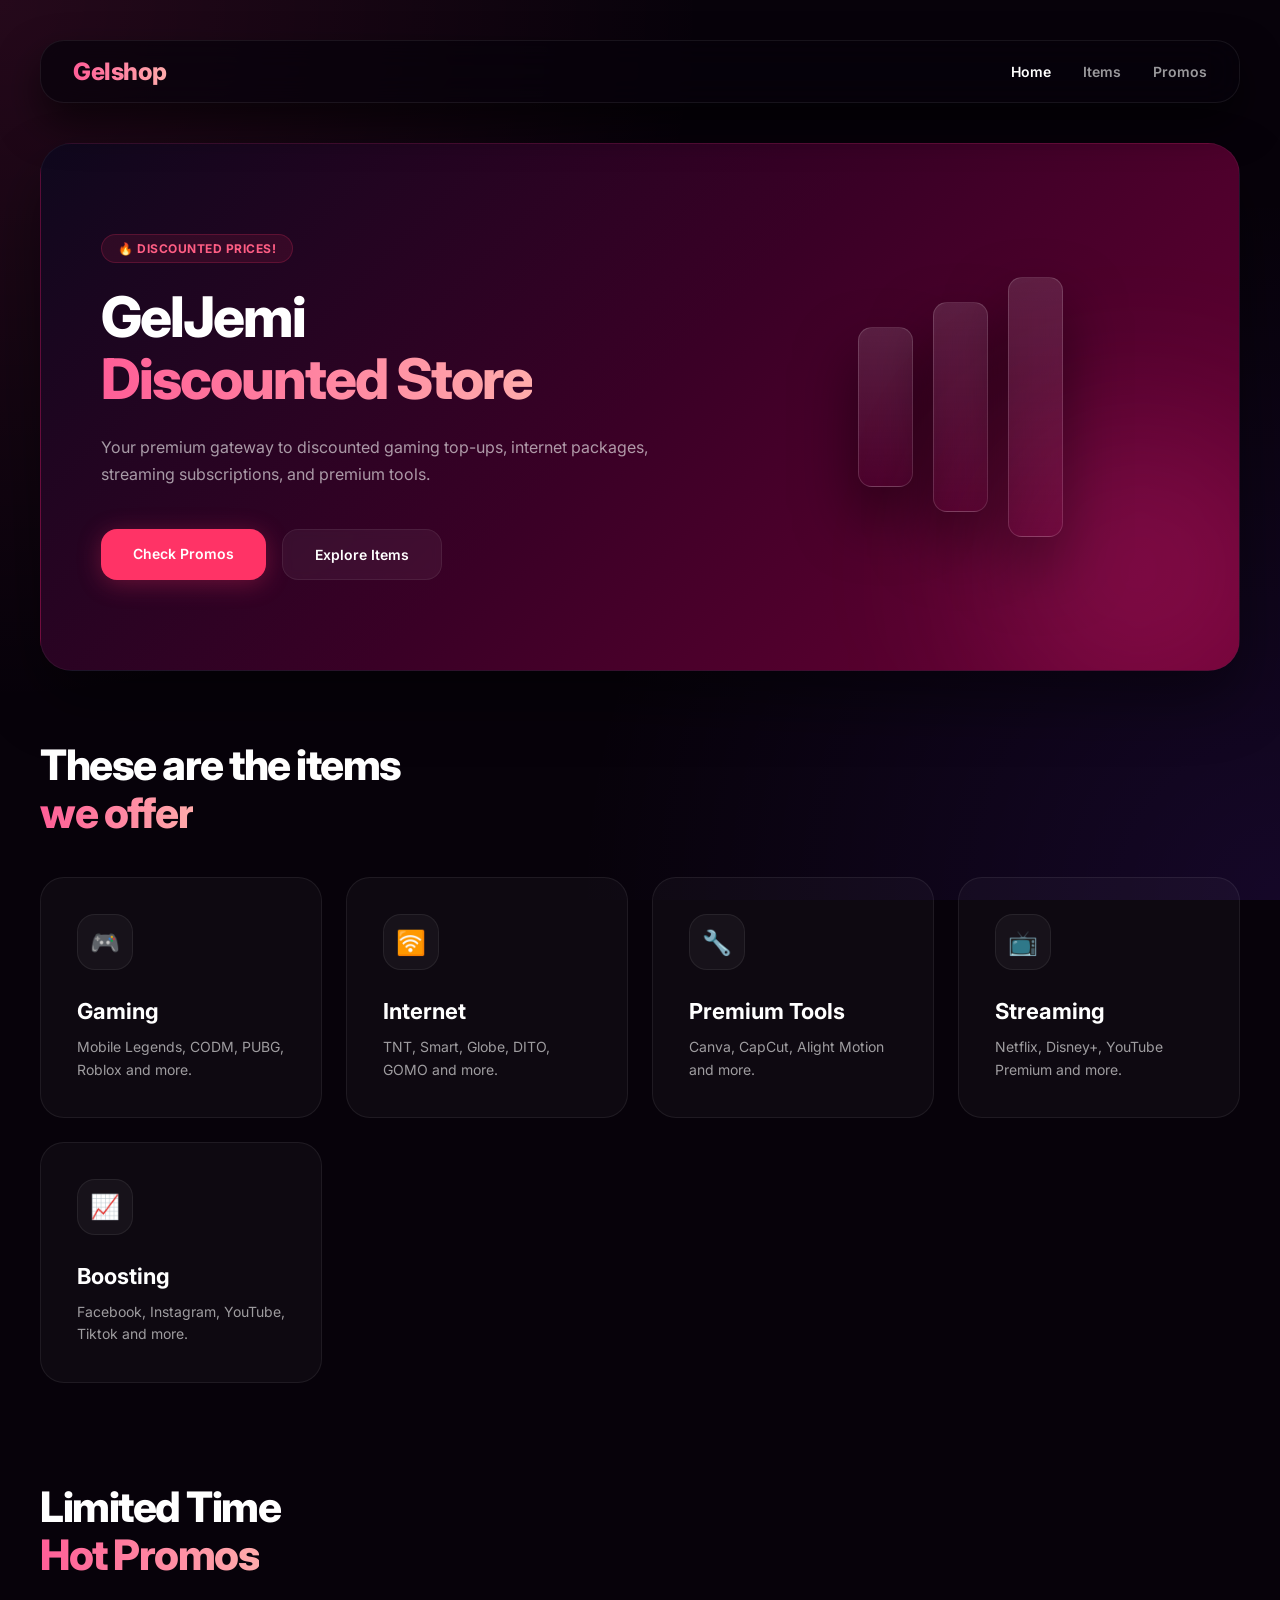
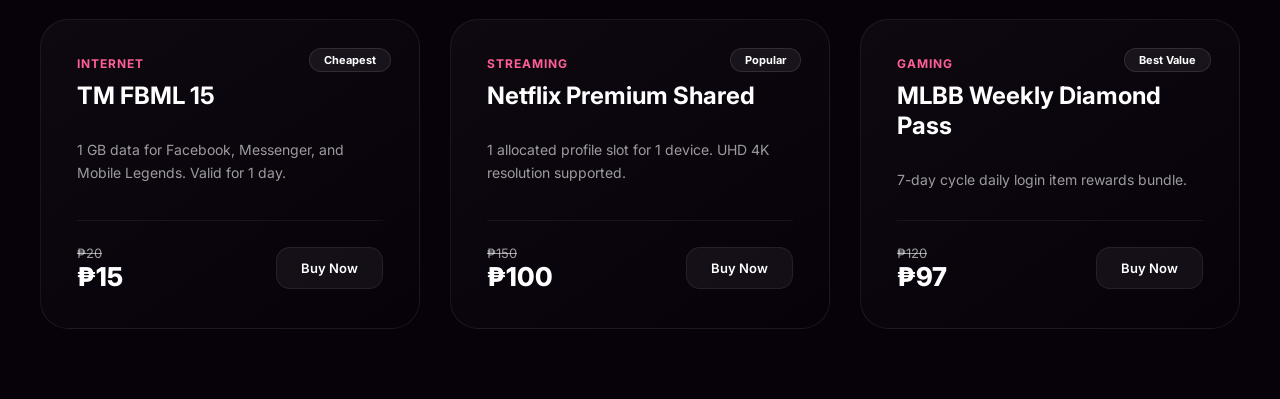
==== index.html @ b9767791 "Add files via upload" ====
<!DOCTYPE html>
<html lang="en">
<head>
    <meta charset="UTF-8">
    <meta name="viewport" content="width=device-width, initial-scale=1.0">
    <title>GelJemi - Premium Discounted Store</title>

    <link rel="preconnect" href="https://fonts.googleapis.com">
    <link rel="preconnect" href="https://fonts.gstatic.com" crossorigin>

    <link href="https://fonts.googleapis.com/css2?family=Inter:wght@400;500;600;700;800&display=swap" rel="stylesheet">

    <link rel="stylesheet" href="index.css">
</head>
<body>

<div class="container">

    <!-- NAVBAR -->
    <nav class="navbar">
        <div class="logo">Gelshop</div>

        <div class="nav-links">
            <a href="#" class="active">Home</a>
            <a href="#items">Items</a>
            <a href="#promos">Promos</a>
        </div>
    </nav>

    <!-- HERO -->
    <header class="hero-section">

        <div class="hero-content">

            <div class="hero-text">

                <span class="badge">
                    🔥 DISCOUNTED PRICES!
                </span>

                <h1>
                    GelJemi<br>
                    <span class="gradient-text">
                        Discounted Store
                    </span>
                </h1>

                <p>
                    Your premium gateway to discounted gaming top-ups,
                    internet packages, streaming subscriptions,
                    and premium tools.
                </p>

                <div class="hero-buttons">

                    <a href="#promos" class="btn btn-primary">
                        Check Promos
                    </a>

                    <a href="#items" class="btn btn-secondary">
                        Explore Items
                    </a>

                </div>

            </div>

            <div class="hero-visual">
                <div class="glass-pillar pillar-1"></div>
                <div class="glass-pillar pillar-2"></div>
                <div class="glass-pillar pillar-3"></div>
            </div>

        </div>

    </header>

    <!-- ITEMS -->
    <section class="portfolio-section" id="items">

        <div class="section-header">
            <h2>
                These are the items<br>
                <span class="gradient-text">
                    we offer
                </span>
            </h2>
        </div>

        <div class="cards-grid">

            <a href="gaming.html" class="card-link card">
                <div class="card-icon">🎮</div>
                <h3>Gaming</h3>
                <p>Mobile Legends, CODM, PUBG, Roblox and more.</p>
            </a>

            <a href="internet.html" class="card-link card">
                <div class="card-icon">🛜</div>
                <h3>Internet</h3>
                <p>TNT, Smart, Globe, DITO, GOMO and more.</p>
            </a>

            <a href="tools.html" class="card-link card">
                <div class="card-icon">🔧</div>
                <h3>Premium Tools</h3>
                <p>Canva, CapCut, Alight Motion and more.</p>
            </a>

            <a href="streaming.html" class="card-link card">
                <div class="card-icon">📺</div>
                <h3>Streaming</h3>
                <p>Netflix, Disney+, YouTube Premium and more.</p>
            </a>
            
            <a href="boosting.html" class="card-link card">
                <div class="card-icon">📈</div>
                <h3>Boosting</h3>
                <p>Facebook, Instagram, YouTube, Tiktok and more.</p>
            </a>

        </div>

    </section>

    <!-- PROMOS -->
    <section class="portfolio-section" id="promos">

        <div class="section-header">
            <h2>
                Limited Time<br>
                <span class="gradient-text">
                    Hot Promos
                </span>
            </h2>
        </div>

        <!-- JS GENERATED CARDS -->
        <div id="promosGrid" class="promos-grid"></div>

        <!-- PROMO DATABASE -->
       <div id="promoDatabase" style="display:none;">

    <div class="promo-data"
            data-badge="Cheapest"
            data-tag="INTERNET"
            data-title="TM FBML 15"
            data-description="1 GB data for Facebook, Messenger, and Mobile Legends. Valid for 1 day."
            data-oldprice="₱20"
            data-newprice="₱15"
            data-messenger="https://m.me/gela.v.xx">
    </div>

    <div class="promo-data"
            data-badge="Popular"
            data-tag="STREAMING"
            data-title="Netflix Premium Shared"
            data-description="1 allocated profile slot for 1 device. UHD 4K resolution supported."
            data-oldprice="₱150"
            data-newprice="₱100"
            data-messenger="https://m.me/gela.v.xx">
    </div>

    <div class="promo-data"
            data-badge="Best Value"
            data-tag="GAMING"
            data-title="MLBB Weekly Diamond Pass"
            data-description="7-day cycle daily login item rewards bundle."
            data-oldprice="₱120"
            data-newprice="₱97"
            data-messenger="https://m.me/gela.v.xx">
    </div>

</div>

    </section>

</div>
</section>

</div>

<!-- ======================================
     ORDER MODAL
====================================== -->

<div id="orderModal" class="order-modal">

    <div class="order-modal-content">

        <h2>Order Details</h2>

        <div class="order-preview">
            <pre id="orderText"></pre>
        </div>

        <button id="messengerBtn" class="messenger-btn">
            Open Messenger
        </button>

        <button id="closeModalBtn" class="close-btn">
            Close
        </button>

    </div>

</div>
<script src="index.js"></script>

</body>
</html>
---- index.css ----
/* =========================================================================
   [GLOBAL MODERN RESET & ROOT VARIABLES]
   ========================================================================= */
:root {
    --bg-dark: #07020a;
    --card-bg: rgba(255, 255, 255, 0.03);
    --card-border: rgba(255, 255, 255, 0.07);
    --text-primary: #FFFFFF;
    --text-muted: rgba(255, 255, 255, 0.6);
    --accent-red: #ff3366;
    --accent-hover: #ff1a53;
    --hero-gradient: linear-gradient(135deg, #0f081d 0%, #3a0026 50%, #6b0034 100%);
    --text-gradient: linear-gradient(90deg, #ff5e97 0%, #ffabab 100%);
}

* {
    box-sizing: border-box;
    margin: 0;
    padding: 0;
    font-family: 'Inter', sans-serif;
    scroll-behavior: smooth;
}

body {
    background-color: var(--bg-dark);
    /* Modern Ambient Glow mesh background setup */
    background-image: 
        radial-gradient(circle at top left, rgba(255, 59, 149, 0.12), transparent 45%),
        radial-gradient(circle at bottom right, rgba(123, 44, 255, 0.12), transparent 45%);
    background-attachment: fixed;
    color: var(--text-primary);
    padding: 40px 20px;
    display: flex;
    justify-content: center;
    min-height: 100vh;
    overflow-x: hidden;
}

/* =========================================================================
   [MAIN APP CANVAS CONTROLLER]
   ========================================================================= */
.container {
    max-width: 1200px;
    width: 100%;
    position: relative;
    display: flex;
    flex-direction: column;
    gap: 40px;
}

/* =========================================================================
   [BRANDING & STICKY NAVIGATION STYLES]
   ========================================================================= */
.navbar {
    display: flex;
    justify-content: space-between;
    align-items: center;
    position: sticky;
    top: 20px; 
    z-index: 1000;
    background: rgba(7, 2, 10, 0.7); 
    backdrop-filter: blur(20px);
    -webkit-backdrop-filter: blur(20px);
    padding: 16px 32px;
    border-radius: 24px;
    border: 1px solid var(--card-border);
    box-shadow: 0 20px 40px rgba(0, 0, 0, 0.6);
}

.logo {
    color: var(--text-primary);
    font-size: 24px;
    font-weight: 800;
    letter-spacing: -0.5px;
    background: var(--text-gradient);
    -webkit-background-clip: text;
    -webkit-text-fill-color: transparent;
}

.nav-links {
    display: flex;
    align-items: center;
    gap: 32px;
}

.nav-links a {
    color: var(--text-muted);
    text-decoration: none;
    font-size: 14px;
    font-weight: 600;
    transition: color 0.3s cubic-bezier(0.4, 0, 0.2, 1);
}

.nav-links a:hover, .nav-links a.active {
    color: var(--text-primary);
}

/* =========================================================================
   [HERO HEADER SPLIT SECTIONS]
   ========================================================================= */
.hero-section {
    background: var(--hero-gradient);
    border-radius: 32px;
    padding: 90px 60px;
    position: relative;
    overflow: hidden;
    box-shadow: 0 30px 60px rgba(0, 0, 0, 0.4);
    border: 1px solid rgba(255, 255, 255, 0.05);
}

/* Ambient glow accent behind hero columns */
.hero-section::after {
    content: '';
    position: absolute;
    bottom: -50px;
    right: -50px;
    width: 300px;
    height: 300px;
    background: rgba(255, 59, 149, 0.2);
    filter: blur(80px);
    border-radius: 50%;
    pointer-events: none;
}

.hero-content {
    display: flex;
    align-items: center;
    justify-content: space-between;
    gap: 60px;
}

.hero-text {
    flex: 1.2;
    max-width: 580px;
}

.badge {
    display: inline-block;
    background: rgba(255, 51, 102, 0.1);
    color: #ff5e84;
    padding: 6px 16px;
    border-radius: 100px;
    font-size: 12px;
    font-weight: 700;
    text-transform: uppercase;
    letter-spacing: 0.5px;
    margin-bottom: 24px;
    border: 1px solid rgba(255, 51, 102, 0.2);
}

.hero-text h1 {
    font-size: 56px;
    font-weight: 800;
    line-height: 1.1;
    margin-bottom: 24px;
    letter-spacing: -2px;
}

.gradient-text {
    background: var(--text-gradient);
    -webkit-background-clip: text;
    -webkit-text-fill-color: transparent;
}

.hero-text p {
    color: var(--text-muted);
    font-size: 16px;
    line-height: 1.7;
    margin-bottom: 40px;
}

/* =========================================================================
   [BUTTON CONTROLLERS]
   ========================================================================= */
.hero-buttons {
    display: flex;
    gap: 16px;
}

.btn {
    display: inline-block;
    padding: 16px 32px;
    border-radius: 16px;
    font-size: 14px;
    font-weight: 600;
    text-decoration: none;
    transition: all 0.3s cubic-bezier(0.4, 0, 0.2, 1);
    text-align: center;
}

.btn-primary {
    background-color: var(--accent-red);
    color: white;
    box-shadow: 0 4px 24px rgba(255, 51, 102, 0.3);
}

.btn-primary:hover {
    background-color: var(--accent-hover);
    transform: translateY(-3px);
    box-shadow: 0 8px 32px rgba(255, 51, 102, 0.5);
}

.btn-secondary {
    background-color: rgba(255, 255, 255, 0.05);
    color: white;
    border: 1px solid var(--card-border);
    backdrop-filter: blur(5px);
}

.btn-secondary:hover {
    background-color: rgba(255, 255, 255, 0.12);
    transform: translateY(-3px);
    border-color: rgba(255, 255, 255, 0.2);
}

/* =========================================================================
   [HERO VISUAL ACCENTS (3D GLASS BAR CHART)]
   ========================================================================= */
.hero-visual {
    flex: 0.8;
    position: relative;
    height: 300px;
    display: flex;
    justify-content: center;
    align-items: center;
    gap: 20px;
}

.glass-pillar {
    width: 55px;
    background: linear-gradient(180deg, rgba(255, 255, 255, 0.12) 0%, rgba(255, 255, 255, 0.01) 100%);
    border: 1px solid rgba(255, 255, 255, 0.15);
    backdrop-filter: blur(15px);
    -webkit-backdrop-filter: blur(15px);
    border-radius: 14px;
    transform: skewY(-12px);
    box-shadow: 0 30px 60px rgba(0,0,0,0.5);
    animation: float 4s ease-in-out infinite alternate;
}

.pillar-1 { height: 160px; animation-delay: 0s; }
.pillar-2 { height: 210px; animation-delay: 0.3s; }
.pillar-3 { height: 260px; animation-delay: 0.6s; }

@keyframes float {
    0% { transform: skewY(-12px) translateY(0px); }
    100% { transform: skewY(-12px) translateY(-15px); }
}

/* =========================================================================
   [PRODUCT GRIDS & PREMIUM GLASS CARDS]
   ========================================================================= */
.portfolio-section {
    padding: 30px 0;
}

.section-header {
    margin-bottom: 40px;
}

.section-header h2 {
    font-size: 42px;
    font-weight: 800;
    line-height: 1.15;
    letter-spacing: -1.5px;
}

.cards-grid {
    display: grid;
    grid-template-columns: repeat(auto-fit, minmax(260px, 1fr));
    gap: 24px;
}

.card {
    background: var(--card-bg);
    border: 1px solid var(--card-border);
    border-radius: 24px;
    padding: 36px;
    transition: all 0.3s cubic-bezier(0.4, 0, 0.2, 1);
    position: relative;
    overflow: hidden;
}

/* Safe standalone styling rules for direct card anchor integrations */
.card-link.card {
    text-decoration: none;
    display: block;
    cursor: pointer;
}

.card:hover {
    transform: translateY(-8px);
    border-color: rgba(255, 94, 151, 0.3);
    background: rgba(255, 255, 255, 0.05);
    box-shadow: 0 20px 40px rgba(0, 0, 0, 0.4);
}

.card-icon {
    width: 56px;
    height: 56px;
    background: rgba(255, 255, 255, 0.04);
    border: 1px solid var(--card-border);
    border-radius: 18px;
    display: flex;
    align-items: center;
    justify-content: center;
    font-size: 24px;
    margin-bottom: 28px;
    transition: transform 0.3s ease;
}

.card:hover .card-icon {
    transform: scale(1.1);
}

.card h3 {
    font-size: 22px;
    font-weight: 700;
    margin-bottom: 12px;
    color: var(--text-primary);
}

.card p {
    color: var(--text-muted);
    font-size: 14px;
    line-height: 1.6;
}

/* =========================================================================
   [NEW PROMOS GRID LAYOUT & SPECIFIC COMPONENTS]
   ========================================================================= */
.promos-grid {
    display: grid;
    grid-template-columns: repeat(auto-fit, minmax(320px, 1fr));
    gap: 30px;
}

.promo-card {
    background: linear-gradient(145deg, rgba(255, 255, 255, 0.03) 0%, rgba(255, 255, 255, 0.005) 100%);
    border: 1px solid var(--card-border);
    border-radius: 28px;
    padding: 36px;
    position: relative;
    display: flex;
    flex-direction: column;
    justify-content: space-between;
    gap: 28px;
    transition: all 0.3s cubic-bezier(0.4, 0, 0.2, 1);
}

.promo-card.hot-deal {
    border-color: rgba(255, 51, 102, 0.25);
    background: linear-gradient(145deg, rgba(255, 51, 102, 0.04) 0%, transparent 100%);
}

.promo-card:hover {
    transform: translateY(-6px);
    box-shadow: 0 25px 50px rgba(0, 0, 0, 0.5);
    border-color: rgba(255, 255, 255, 0.15);
}

.promo-card.hot-deal:hover {
    border-color: rgba(255, 51, 102, 0.5);
    box-shadow: 0 25px 50px rgba(255, 51, 102, 0.15);
}

.promo-badge {
    position: absolute;
    top: 28px;
    right: 28px;
    background: rgba(255, 255, 255, 0.06);
    border: 1px solid rgba(255, 255, 255, 0.1);
    padding: 4px 14px;
    border-radius: 100px;
    font-size: 11px;
    font-weight: 700;
    color: #FFFFFF;
}

.hot-deal .promo-badge {
    background: var(--accent-red);
    border-color: var(--accent-red);
    box-shadow: 0 0 15px rgba(255, 51, 102, 0.4);
}

.promo-tag {
    font-size: 12px;
    font-weight: 700;
    color: #ff5e97;
    letter-spacing: 1px;
    text-transform: uppercase;
    display: block;
    margin-bottom: 10px;
}

.promo-title {
    font-size: 24px;
    font-weight: 700;
    line-height: 1.25;
}

.promo-desc {
    color: var(--text-muted);
    font-size: 14px;
    line-height: 1.6;
}

.promo-footer {
    display: flex;
    justify-content: space-between;
    align-items: center;
    border-top: 1px solid rgba(255, 255, 255, 0.06);
    padding-top: 24px;
    margin-top: auto;
}

.price-container {
    display: flex;
    flex-direction: column;
}

.old-price {
    font-size: 13px;
    color: var(--text-muted);
    text-decoration: line-through;
}

.new-price {
    font-size: 26px;
    font-weight: 800;
    color: #FFFFFF;
}

.promo-btn {
    padding: 12px 24px;
    background: rgba(255, 255, 255, 0.05);
    border: 1px solid var(--card-border);
    color: #FFFFFF;
    text-decoration: none;
    border-radius: 14px;
    font-size: 13px;
    font-weight: 600;
    transition: all 0.25s ease;
}

.promo-btn:hover {
    background: #FFFFFF;
    color: var(--bg-dark);
    box-shadow: 0 0 20px rgba(255, 255, 255, 0.2);
}

.hot-deal .promo-btn {
    background: var(--accent-red);
    border-color: var(--accent-red);
}

.hot-deal .promo-btn:hover {
    background: var(--accent-hover);
    color: #FFFFFF;
    box-shadow: 0 0 20px rgba(255, 51, 102, 0.4);
}

/* =========================================================================
   [RESPONSIVE BREAKPOINTS (MEDIA QUERIES)]
   ========================================================================= */
@media (max-width: 992px) {
    .hero-section {
        padding: 60px 40px;
    }
    .hero-content {
        flex-direction: column;
        text-align: center;
    }
    .hero-text {
        max-width: 100%;
    }
    .hero-buttons {
        justify-content: center;
    }
    .hero-visual {
        display: none;
    }
    .cards-grid, .promos-grid {
        grid-template-columns: repeat(2, 1fr);
    }
}

@media (max-width: 600px) {
    body {
        padding: 20px 12px;
    }
    .navbar {
        padding: 14px 24px;
        top: 10px; 
    }
    .logo {
        font-size: 20px;
    }
    .nav-links {
        gap: 20px;
    }
    .hero-section {
        padding: 48px 24px;
        border-radius: 24px;
    }
    .hero-text h1 {
        font-size: 38px;
    }
    .hero-text p {
        font-size: 14px;
    }
    .hero-buttons { 
        flex-direction: column;
        gap: 12px;
    }
    .hero-buttons .btn {
        width: 100%;
    }
    .section-header h2 {
        font-size: 32px;
    }
    .cards-grid, .promos-grid {
        grid-template-columns: 1fr;
    }
}

/* ======================================
   GELJEMI ORDER POPUP
====================================== */

.order-modal{
    display:none;
    position:fixed;
    inset:0;
    background:rgba(0,0,0,.8);
    backdrop-filter:blur(8px);
    justify-content:center;
    align-items:center;
    z-index:2000;
}

.order-modal.show{
    display:flex;
}

.order-modal-content{

    width:80%;
    max-width:280px;

    background:#13131c;

    padding:16px;

    border-radius:20px;

    border:1px solid rgba(255,255,255,.1);

    box-shadow:
        0 10px 30px rgba(0,0,0,.4);

    animation:popupShow .25s ease;
}

@keyframes popupShow{
    from{
        opacity:0;
        transform:scale(.9);
    }
    to{
        opacity:1;
        transform:scale(1);
    }
}

.order-modal-content h2{

    font-size:1rem;
    font-weight:700;

    color:white;

    margin-bottom:12px;

    text-align:center;
}

.order-preview{

    background:rgba(0,0,0,.3);

    border-radius:12px;

    padding:12px;

    margin-bottom:12px;
}

.order-preview pre{

    margin:0;

    white-space:pre-wrap;

    font-family:monospace;

    font-size:11px;

    line-height:1.4;

    color:#e0e0e0;
}

.messenger-btn{

    display:block;

    width:100%;

    text-align:center;

    text-decoration:none;

    color:white;

    background:#0084ff;

    border:none;

    padding:10px;

    border-radius:12px;

    margin-bottom:8px;

    font-size:.85rem;

    font-weight:600;

    cursor:pointer;

    transition:.2s;
}

.messenger-btn:hover{
    transform:translateY(-1px);
}

.close-btn{

    width:100%;

    border:none;

    padding:10px;

    border-radius:12px;

    background:rgba(255,255,255,.08);

    color:white;

    font-size:.85rem;

    font-weight:600;

    cursor:pointer;

    transition:.2s;
}

.close-btn:hover{
    background:rgba(255,255,255,.12);
}
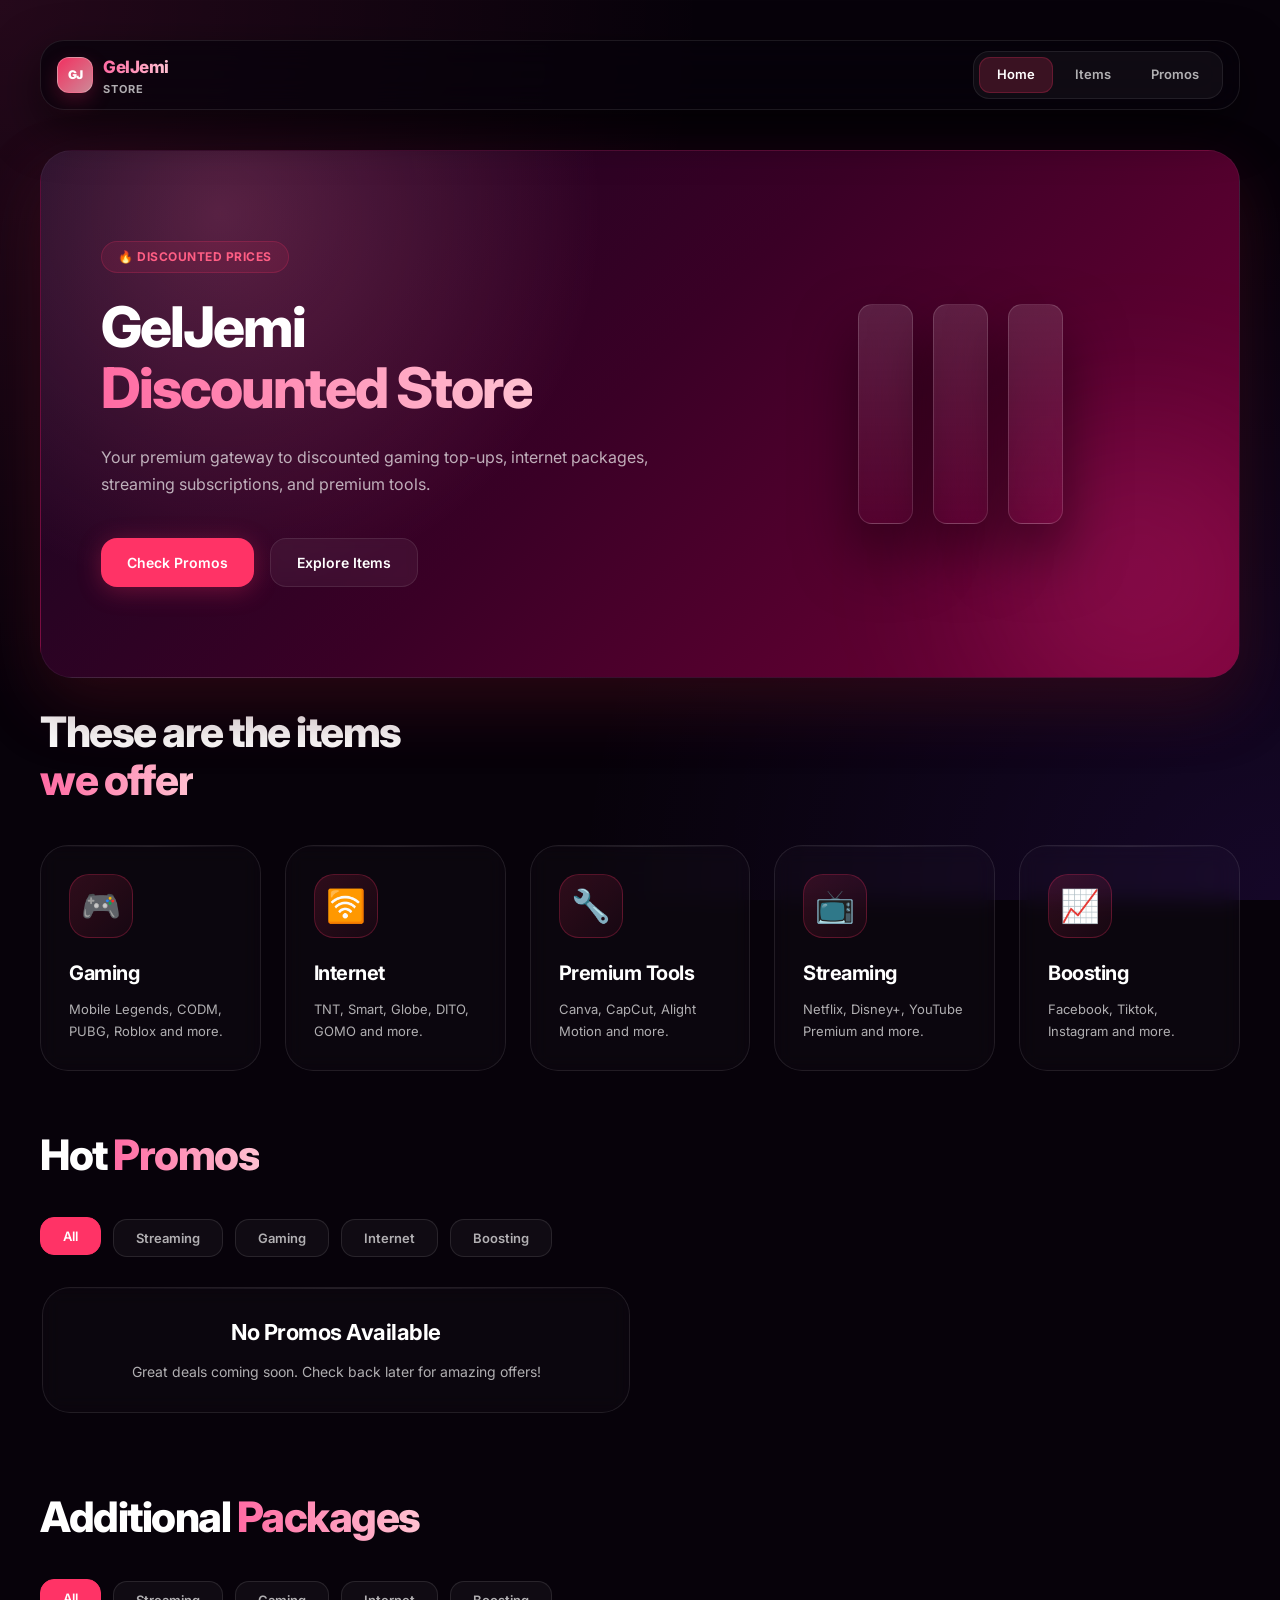
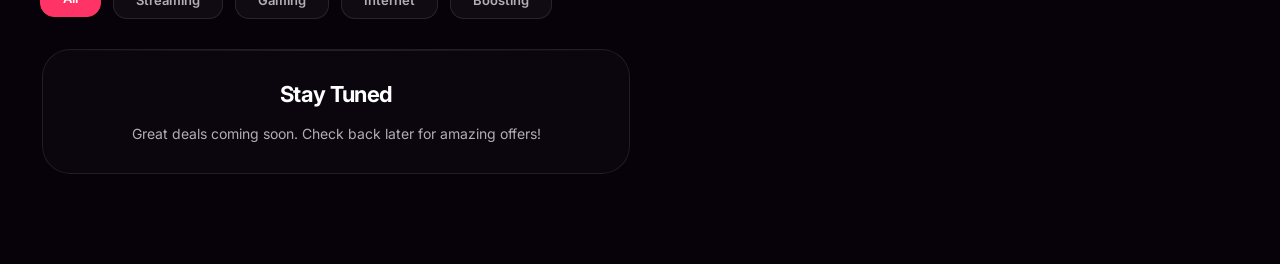
==== commit ae87a83d: "Add files via upload" ====
--- a/index.html
+++ b/index.html
@@ -1,211 +1,148 @@
 <!DOCTYPE html>
 <html lang="en">
 <head>
-    <meta charset="UTF-8">
-    <meta name="viewport" content="width=device-width, initial-scale=1.0">
-    <title>GelJemi - Premium Discounted Store</title>
+  <meta charset="utf-8" />
+  <meta name="viewport" content="width=device-width,initial-scale=1" />
+  <title>GelJemi - Premium Discounted Store</title>
+  <meta name="theme-color" content="#12071f" />
 
-    <link rel="preconnect" href="https://fonts.googleapis.com">
-    <link rel="preconnect" href="https://fonts.gstatic.com" crossorigin>
-
-    <link href="https://fonts.googleapis.com/css2?family=Inter:wght@400;500;600;700;800&display=swap" rel="stylesheet">
-
-    <link rel="stylesheet" href="index.css">
+  <link rel="preconnect" href="https://fonts.googleapis.com">
+  <link rel="preconnect" href="https://fonts.gstatic.com" crossorigin>
+  <link href="https://fonts.googleapis.com/css2?family=Inter:wght@400;500;600;700;800&display=swap" rel="stylesheet">
+  <link rel="stylesheet" href="index.css">
 </head>
 <body>
 
 <div class="container">
 
-    <!-- NAVBAR -->
-    <nav class="navbar">
-        <div class="logo">Gelshop</div>
+  <nav class="navbar" role="navigation" aria-label="Main navigation">
+    <div class="brand-lockup" aria-label="GelJemi store">
+      <div class="logo-mark" aria-hidden="true">GJ</div>
+      <div>
+        <div class="logo">GelJemi</div>
+        <p class="logo-subtitle">Store</p>
+      </div>
+    </div>
+    <div class="nav-links">
+      <a href="#" class="nav-link active" data-action="home">Home</a>
+      <a href="#items" class="nav-link" data-action="items">Items</a>
+      <a href="#promos" class="nav-link" data-action="promos">Promos</a>
+    </div>
+  </nav>
 
-        <div class="nav-links">
-            <a href="#" class="active">Home</a>
-            <a href="#items">Items</a>
-            <a href="#promos">Promos</a>
+  <main id="app" role="main">
+    <div id="home-view">
+      <header class="hero-section">
+        <div class="hero-content">
+          <div class="hero-text">
+            <span class="badge">🔥 DISCOUNTED PRICES</span>
+            <h1>GelJemi<br><span class="gradient-text">Discounted Store</span></h1>
+            <p class="lead">Your premium gateway to discounted gaming top-ups, internet packages, streaming subscriptions, and premium tools.</p>
+
+            <div class="hero-buttons">
+              <button class="btn btn-primary" type="button" data-scroll-to="promos">Check Promos</button>
+              <button class="btn btn-secondary" type="button" data-scroll-to="items">Explore Items</button>
+            </div>
+          </div>
+
+          <div class="hero-visual" aria-hidden="true">
+            <div class="glass-pillar pillar-1"></div>
+            <div class="glass-pillar pillar-2"></div>
+            <div class="glass-pillar pillar-3"></div>
+          </div>
         </div>
-    </nav>
+      </header>
 
-    <!-- HERO -->
-    <header class="hero-section">
+      <section class="portfolio-section" id="items">
+        <div class="section-header">
+          <h2>These are the items<br><span class="gradient-text">we offer</span></h2>
+        </div>
+        <div id="itemsGrid" class="cards-grid" aria-live="polite"></div>
+      </section>
 
-        <div class="hero-content">
-
-            <div class="hero-text">
-
-                <span class="badge">
-                    🔥 DISCOUNTED PRICES!
-                </span>
-
-                <h1>
-                    GelJemi<br>
-                    <span class="gradient-text">
-                        Discounted Store
-                    </span>
-                </h1>
-
-                <p>
-                    Your premium gateway to discounted gaming top-ups,
-                    internet packages, streaming subscriptions,
-                    and premium tools.
-                </p>
-
-                <div class="hero-buttons">
-
-                    <a href="#promos" class="btn btn-primary">
-                        Check Promos
-                    </a>
-
-                    <a href="#items" class="btn btn-secondary">
-                        Explore Items
-                    </a>
-
-                </div>
-
-            </div>
-
-            <div class="hero-visual">
-                <div class="glass-pillar pillar-1"></div>
-                <div class="glass-pillar pillar-2"></div>
-                <div class="glass-pillar pillar-3"></div>
-            </div>
-
+      <section class="portfolio-section" id="promos">
+        <div class="section-header">
+          <h2>Hot <span class="gradient-text">Promos</span></h2>
         </div>
 
-    </header>
-
-    <!-- ITEMS -->
-    <section class="portfolio-section" id="items">
-
-        <div class="section-header">
-            <h2>
-                These are the items<br>
-                <span class="gradient-text">
-                    we offer
-                </span>
-            </h2>
+        <div class="promo-filters" role="toolbar" aria-label="Promo filters">
+          <button class="filter-btn active" type="button" data-filter="all">All</button>
+          <button class="filter-btn" type="button" data-filter="STREAMING">Streaming</button>
+          <button class="filter-btn" type="button" data-filter="GAMING">Gaming</button>
+          <button class="filter-btn" type="button" data-filter="INTERNET">Internet</button>
+          <button class="filter-btn" type="button" data-filter="BOOSTING">Boosting</button>
         </div>
 
-        <div class="cards-grid">
+        <div class="promo-swipe-wrapper">
+          <div id="promosGrid" class="promos-grid" aria-live="polite"></div>
+        </div>
+      </section>
 
-            <a href="gaming.html" class="card-link card">
-                <div class="card-icon">🎮</div>
-                <h3>Gaming</h3>
-                <p>Mobile Legends, CODM, PUBG, Roblox and more.</p>
-            </a>
-
-            <a href="internet.html" class="card-link card">
-                <div class="card-icon">🛜</div>
-                <h3>Internet</h3>
-                <p>TNT, Smart, Globe, DITO, GOMO and more.</p>
-            </a>
-
-            <a href="tools.html" class="card-link card">
-                <div class="card-icon">🔧</div>
-                <h3>Premium Tools</h3>
-                <p>Canva, CapCut, Alight Motion and more.</p>
-            </a>
-
-            <a href="streaming.html" class="card-link card">
-                <div class="card-icon">📺</div>
-                <h3>Streaming</h3>
-                <p>Netflix, Disney+, YouTube Premium and more.</p>
-            </a>
-            
-            <a href="boosting.html" class="card-link card">
-                <div class="card-icon">📈</div>
-                <h3>Boosting</h3>
-                <p>Facebook, Instagram, YouTube, Tiktok and more.</p>
-            </a>
-
+      <section class="portfolio-section" id="extra-layer">
+        <div class="section-header">
+          <h2>Additional <span class="gradient-text">Packages</span></h2>
         </div>
 
-    </section>
-
-    <!-- PROMOS -->
-    <section class="portfolio-section" id="promos">
-
-        <div class="section-header">
-            <h2>
-                Limited Time<br>
-                <span class="gradient-text">
-                    Hot Promos
-                </span>
-            </h2>
+        <div class="promo-filters" role="toolbar" aria-label="Additional package filters">
+          <button class="filter-btn active" type="button" data-extra-filter="all">All</button>
+          <button class="filter-btn" type="button" data-extra-filter="STREAMING">Streaming</button>
+          <button class="filter-btn" type="button" data-extra-filter="GAMING">Gaming</button>
+          <button class="filter-btn" type="button" data-extra-filter="INTERNET">Internet</button>
+          <button class="filter-btn" type="button" data-extra-filter="BOOSTING">Boosting</button>
         </div>
 
-        <!-- JS GENERATED CARDS -->
-        <div id="promosGrid" class="promos-grid"></div>
-
-        <!-- PROMO DATABASE -->
-       <div id="promoDatabase" style="display:none;">
-
-    <div class="promo-data"
-            data-badge="Cheapest"
-            data-tag="INTERNET"
-            data-title="TM FBML 15"
-            data-description="1 GB data for Facebook, Messenger, and Mobile Legends. Valid for 1 day."
-            data-oldprice="₱20"
-            data-newprice="₱15"
-            data-messenger="https://m.me/gela.v.xx">
+        <div class="promo-swipe-wrapper">
+          <div id="extraGrid" class="promos-grid" aria-live="polite"></div>
+        </div>
+      </section>
     </div>
 
-    <div class="promo-data"
-            data-badge="Popular"
-            data-tag="STREAMING"
-            data-title="Netflix Premium Shared"
-            data-description="1 allocated profile slot for 1 device. UHD 4K resolution supported."
-            data-oldprice="₱150"
-            data-newprice="₱100"
-            data-messenger="https://m.me/gela.v.xx">
+    <div id="category-view" class="is-hidden">
+      <section class="portfolio-section">
+        <button id="dynamic-back-btn" class="glass-back-btn" type="button" aria-label="Back to previous">← <span id="back-btn-text">Back to Home</span></button>
+
+        <div class="section-header category-heading">
+          <h2 id="selection-page-title">Choose your <span class="gradient-text" id="category-title">Platform</span></h2>
+        </div>
+
+        <div id="variant-filters" class="promo-filters variant-filters is-hidden">
+          <button class="filter-btn active" type="button" data-variant="all">All</button>
+          <button class="filter-btn" type="button" data-type="load" data-variant="REGULAR_LOAD">Regular Load</button>
+          <button class="filter-btn" type="button" data-type="load" data-variant="PROMO_LOAD">Promo Load</button>
+          <button class="filter-btn" type="button" data-type="game" data-variant="GAME_PASS">Game Pass</button>
+          <button class="filter-btn" type="button" data-type="game" data-variant="GAME_TOKEN">Game Token</button>
+        </div>
+
+        <div id="category-items-grid" class="cards-grid" aria-live="polite"></div>
+      </section>
+    </div>
+  </main>
+</div>
+
+<!-- Order Modal -->
+<div id="orderModal" class="order-modal" aria-hidden="true" role="dialog" aria-modal="true" aria-labelledby="orderTitle">
+  <div class="order-modal-content">
+    <h2 id="orderTitle">Order Details</h2>
+    <div class="order-preview" id="orderPreview">
+      <div id="orderInfo"></div>
+      <div id="dynamicFields"></div>
     </div>
 
-    <div class="promo-data"
-            data-badge="Best Value"
-            data-tag="GAMING"
-            data-title="MLBB Weekly Diamond Pass"
-            data-description="7-day cycle daily login item rewards bundle."
-            data-oldprice="₱120"
-            data-newprice="₱97"
-            data-messenger="https://m.me/gela.v.xx">
+    <div class="modal-actions">
+      <button id="messengerBtn" class="messenger-btn" type="button" disabled>Copy & Open Messenger</button>
+      <button id="closeModalBtn" class="close-btn" type="button">Close</button>
     </div>
-
+  </div>
 </div>
 
-    </section>
+<!-- Scroll Highlight Blob -->
+<div id="scrollBlob" class="scroll-highlight-blob" aria-hidden="true"></div>
 
-</div>
-</section>
+<!-- Toast -->
+<div id="toast" class="toast" aria-live="polite" role="status"></div>
 
-</div>
-
-<!-- ======================================
-     ORDER MODAL
-====================================== -->
-
-<div id="orderModal" class="order-modal">
-
-    <div class="order-modal-content">
-
-        <h2>Order Details</h2>
-
-        <div class="order-preview">
-            <pre id="orderText"></pre>
-        </div>
-
-        <button id="messengerBtn" class="messenger-btn">
-            Open Messenger
-        </button>
-
-        <button id="closeModalBtn" class="close-btn">
-            Close
-        </button>
-
-    </div>
-
-</div>
+<!-- Scripts -->
+<script src="data.js"></script>
 <script src="index.js"></script>
-
 </body>
-</html>
+</html>
--- a/index.css
+++ b/index.css
@@ -1,675 +1,1373 @@
-
-/* =========================================================================
-   [GLOBAL MODERN RESET & ROOT VARIABLES]
-   ========================================================================= */
+/* =========================================================================
+   GLOBAL MODERN RESET & ROOT VARIABLES
+   ========================================================================= */
+
 :root {
-    --bg-dark: #07020a;
-    --card-bg: rgba(255, 255, 255, 0.03);
-    --card-border: rgba(255, 255, 255, 0.07);
-    --text-primary: #FFFFFF;
-    --text-muted: rgba(255, 255, 255, 0.6);
-    --accent-red: #ff3366;
-    --accent-hover: #ff1a53;
-    --hero-gradient: linear-gradient(135deg, #0f081d 0%, #3a0026 50%, #6b0034 100%);
-    --text-gradient: linear-gradient(90deg, #ff5e97 0%, #ffabab 100%);
+  --bg-dark: #07020a;
+  --card-bg: rgba(255, 255, 255, 0.045);
+  --card-border: rgba(255, 255, 255, 0.09);
+  --text-primary: #ffffff;
+  --text-muted: rgba(255, 255, 255, 0.68);
+  --accent-red: #ff3366;
+  --accent-hover: #ff1a53;
+  --accent-soft: rgba(255, 51, 102, 0.16);
+  --hero-gradient: radial-gradient(circle at 15% 12%, rgba(255, 113, 164, 0.26), transparent 34%), linear-gradient(135deg, #12071f 0%, #3a0026 48%, #760038 100%);
+  --text-gradient: linear-gradient(90deg, #ff6ba3 0%, #ffc1d1 100%);
+  --surface-glow: 0 24px 70px rgba(255, 51, 102, 0.16);
+  --transition-smooth: all 0.3s cubic-bezier(0.4, 0, 0.2, 1);
+  --transition-fast: all 0.2s ease;
 }
 
 * {
-    box-sizing: border-box;
-    margin: 0;
-    padding: 0;
-    font-family: 'Inter', sans-serif;
-    scroll-behavior: smooth;
+  box-sizing: border-box;
+  margin: 0;
+  padding: 0;
+  font-family: 'Inter', system-ui, -apple-system, BlinkMacSystemFont, 'Segoe UI', sans-serif;
+  scroll-behavior: smooth;
+}
+
+button:focus-visible,
+a:focus-visible,
+[role="button"]:focus-visible {
+  outline: 3px solid rgba(255, 94, 151, 0.85);
+  outline-offset: 4px;
+}
+
+.is-hidden {
+  display: none !important;
+}
+
+.category-heading {
+  margin-top: 10px;
+}
+
+.variant-filters {
+  margin-bottom: 20px;
 }
 
 body {
-    background-color: var(--bg-dark);
-    /* Modern Ambient Glow mesh background setup */
-    background-image: 
-        radial-gradient(circle at top left, rgba(255, 59, 149, 0.12), transparent 45%),
-        radial-gradient(circle at bottom right, rgba(123, 44, 255, 0.12), transparent 45%);
-    background-attachment: fixed;
-    color: var(--text-primary);
-    padding: 40px 20px;
-    display: flex;
-    justify-content: center;
-    min-height: 100vh;
-    overflow-x: hidden;
-}
-
-/* =========================================================================
-   [MAIN APP CANVAS CONTROLLER]
-   ========================================================================= */
+  background-color: var(--bg-dark);
+  background-image:
+    radial-gradient(circle at top left, rgba(255, 59, 149, 0.12), transparent 45%),
+    radial-gradient(circle at bottom right, rgba(123, 44, 255, 0.12), transparent 45%);
+  background-attachment: fixed;
+  color: var(--text-primary);
+  padding: clamp(18px, 4vw, 40px) clamp(12px, 3vw, 20px);
+  line-height: 1.5;
+  text-rendering: optimizeLegibility;
+  -webkit-font-smoothing: antialiased;
+  display: flex;
+  justify-content: center;
+  min-height: 100vh;
+  overflow-x: hidden;
+}
+
+/* =========================================================================
+   MAIN CONTAINER
+   ========================================================================= */
+
 .container {
-    max-width: 1200px;
+  max-width: 1200px;
+  width: 100%;
+  display: flex;
+  flex-direction: column;
+  gap: clamp(22px, 4vw, 40px);
+}
+
+/* =========================================================================
+   NAVIGATION BAR
+   ========================================================================= */
+
+.navbar {
+  display: flex;
+  justify-content: space-between;
+  align-items: center;
+  position: sticky;
+  top: 20px;
+  z-index: 1000;
+  background: rgba(7, 2, 10, 0.7);
+  backdrop-filter: blur(20px);
+  -webkit-backdrop-filter: blur(20px);
+  padding: 10px 16px;
+  border-radius: 24px;
+  border: 1px solid var(--card-border);
+  box-shadow: 0 18px 48px rgba(0, 0, 0, 0.55);
+  gap: 12px;
+}
+
+/* =========================================================================
+   SCROLL HIGHLIGHT BLOB
+   ========================================================================= */
+
+.scroll-highlight-blob {
+  position: fixed;
+  width: 480px;
+  height: 480px;
+  border-radius: 50%;
+  pointer-events: none;
+  z-index: 0;
+  filter: blur(90px);
+  opacity: 0;
+  transform: translate(-50%, -50%);
+  transition: opacity 0.6s ease, top 0.55s cubic-bezier(0.4, 0, 0.2, 1), background 0.6s ease;
+  will-change: top, opacity;
+}
+
+.scroll-highlight-blob.blob-visible {
+  opacity: 1;
+}
+
+.scroll-highlight-blob.blob-items {
+  background: radial-gradient(circle, rgba(255, 51, 102, 0.22) 0%, transparent 70%);
+}
+
+.scroll-highlight-blob.blob-promos {
+  background: radial-gradient(circle, rgba(160, 80, 255, 0.22) 0%, transparent 70%);
+}
+
+.brand-lockup {
+  align-items: center;
+  display: flex;
+  gap: 10px;
+  flex-shrink: 0;
+}
+
+.logo-mark {
+  align-items: center;
+  background: linear-gradient(135deg, rgba(255, 51, 102, 0.95), rgba(255, 171, 186, 0.8));
+  border: 1px solid rgba(255, 255, 255, 0.22);
+  border-radius: 12px;
+  box-shadow: 0 8px 20px rgba(255, 51, 102, 0.22);
+  color: white;
+  display: flex;
+  flex: 0 0 36px;
+  font-size: 12px;
+  font-weight: 900;
+  height: 36px;
+  justify-content: center;
+  letter-spacing: -0.5px;
+  width: 36px;
+}
+
+.logo {
+  font-size: 17px;
+  font-weight: 800;
+  letter-spacing: -0.5px;
+  background: var(--text-gradient);
+  -webkit-background-clip: text;
+  -webkit-text-fill-color: transparent;
+  background-clip: text;
+}
+
+.logo-subtitle {
+  color: var(--text-muted);
+  font-size: 11px;
+  font-weight: 700;
+  letter-spacing: 0.08em;
+  line-height: 1;
+  margin-top: 3px;
+  text-transform: uppercase;
+}
+
+.nav-links {
+  display: flex;
+  align-items: center;
+  gap: 4px;
+  background: rgba(255, 255, 255, 0.045);
+  border: 1px solid rgba(255, 255, 255, 0.08);
+  border-radius: 16px;
+  padding: 5px;
+  flex: 0 0 auto;
+}
+
+.nav-links a {
+  color: var(--text-muted);
+  text-decoration: none;
+  font-size: 13px;
+  font-weight: 600;
+  transition: color 0.2s ease, background 0.2s ease;
+  cursor: pointer;
+  border-radius: 11px;
+  padding: 8px 18px;
+  white-space: nowrap;
+}
+
+.nav-links a:hover {
+  color: var(--text-primary);
+  background: rgba(255, 255, 255, 0.06);
+}
+
+.nav-links a.active {
+  color: var(--text-primary);
+  background: rgba(255, 51, 102, 0.18);
+  box-shadow: inset 0 0 0 1px rgba(255, 51, 102, 0.22);
+}
+
+/* =========================================================================
+   HERO SECTION
+   ========================================================================= */
+
+.hero-section {
+  background: var(--hero-gradient);
+  border-radius: 32px;
+  padding: clamp(42px, 8vw, 90px) clamp(22px, 5vw, 60px);
+  position: relative;
+  overflow: hidden;
+  box-shadow: var(--surface-glow), 0 30px 60px rgba(0, 0, 0, 0.42);
+  border: 1px solid rgba(255, 255, 255, 0.05);
+}
+
+.hero-section::after {
+  content: '';
+  position: absolute;
+  bottom: -50px;
+  right: -50px;
+  width: 300px;
+  height: 300px;
+  background: rgba(255, 59, 149, 0.2);
+  filter: blur(80px);
+  border-radius: 50%;
+  pointer-events: none;
+}
+
+.hero-content {
+  display: flex;
+  align-items: center;
+  justify-content: space-between;
+  gap: 60px;
+  position: relative;
+  z-index: 1;
+}
+
+.hero-text {
+  flex: 1.2;
+  max-width: 580px;
+}
+
+.badge {
+  display: inline-block;
+  background: rgba(255, 51, 102, 0.1);
+  color: #ff5e84;
+  padding: 6px 16px;
+  border-radius: 100px;
+  font-size: 12px;
+  font-weight: 700;
+  text-transform: uppercase;
+  letter-spacing: 0.5px;
+  margin-bottom: 24px;
+  border: 1px solid rgba(255, 51, 102, 0.2);
+}
+
+.hero-text h1 {
+  font-size: clamp(32px, 5vw, 56px);
+  font-weight: 800;
+  line-height: 1.1;
+  margin-bottom: 24px;
+  letter-spacing: clamp(-2px, -0.35vw, -0.8px);
+}
+
+.gradient-text {
+  background: var(--text-gradient);
+  -webkit-background-clip: text;
+  -webkit-text-fill-color: transparent;
+  background-clip: text;
+}
+
+.hero-text p {
+  color: var(--text-muted);
+  font-size: clamp(14px, 2vw, 16px);
+  line-height: 1.7;
+  margin-bottom: clamp(22px, 4vw, 40px);
+}
+
+/* =========================================================================
+   BUTTONS
+   ========================================================================= */
+
+.hero-buttons {
+  display: flex;
+  gap: 16px;
+}
+
+.btn {
+  display: inline-block;
+  padding: 15px 26px;
+  border-radius: 16px;
+  font-size: 14px;
+  font-weight: 600;
+  text-decoration: none;
+  text-align: center;
+  cursor: pointer;
+  border: none;
+  transition: var(--transition-smooth);
+}
+
+.btn-primary {
+  background-color: var(--accent-red);
+  color: white;
+  box-shadow: 0 4px 24px rgba(255, 51, 102, 0.3);
+}
+
+.btn-primary:hover {
+  background-color: var(--accent-hover);
+  transform: translateY(-3px);
+  box-shadow: 0 8px 32px rgba(255, 51, 102, 0.5);
+}
+
+.btn-secondary {
+  background-color: rgba(255, 255, 255, 0.05);
+  color: white;
+  border: 1px solid var(--card-border);
+  backdrop-filter: blur(5px);
+}
+
+.btn-secondary:hover {
+  background-color: rgba(255, 255, 255, 0.12);
+  transform: translateY(-3px);
+  border-color: rgba(255, 255, 255, 0.2);
+}
+
+/* =========================================================================
+   HERO VISUAL - GLASS PILLARS
+   ========================================================================= */
+
+.hero-visual {
+  flex: 0.8;
+  height: 300px;
+  display: none;
+  justify-content: center;
+  align-items: center;
+  gap: 20px;
+}
+
+.glass-pillar {
+  width: 55px;
+  height: 220px;
+  background: linear-gradient(180deg, rgba(255, 255, 255, 0.12) 0%, rgba(255, 255, 255, 0.01) 100%);
+  border: 1px solid rgba(255, 255, 255, 0.15);
+  backdrop-filter: blur(15px);
+  -webkit-backdrop-filter: blur(15px);
+  border-radius: 14px;
+  transform: skewY(-12px);
+  box-shadow: 0 30px 60px rgba(0, 0, 0, 0.5);
+  animation: float 4s ease-in-out infinite alternate;
+}
+
+.pillar-1 { animation-delay: 0s; }
+.pillar-2 { animation-delay: 0.3s; }
+.pillar-3 { animation-delay: 0.6s; }
+
+@keyframes float {
+  0% { transform: skewY(-12px) translateY(0); }
+  100% { transform: skewY(-12deg) translateY(-15px); }
+}
+
+/* =========================================================================
+   SECTIONS & GRIDS
+   ========================================================================= */
+
+.portfolio-section {
+  padding: clamp(18px, 4vw, 30px) 0;
+}
+
+.section-header {
+  margin-bottom: clamp(22px, 4vw, 40px);
+}
+
+.section-header h2 {
+  font-size: clamp(22px, 4vw, 42px);
+  font-weight: 800;
+  line-height: 1.15;
+  letter-spacing: -1.5px;
+}
+
+.cards-grid {
+  display: grid;
+  grid-template-columns: repeat(auto-fit, minmax(220px, 1fr));
+  gap: clamp(14px, 3vw, 24px);
+}
+
+/* =========================================================================
+   PROFESSIONAL ITEM CARDS
+   ========================================================================= */
+
+.card {
+  background: rgba(255, 255, 255, 0.02);
+  border: 1px solid var(--card-border);
+  border-radius: 28px;
+  padding: clamp(18px, 3vw, 28px);
+  transition: var(--transition-smooth);
+  position: relative;
+  overflow: hidden;
+  display: flex;
+  flex-direction: column;
+  height: 100%;
+  backdrop-filter: blur(10px);
+}
+
+.card::before {
+  content: '';
+  position: absolute;
+  top: 0;
+  left: 0;
+  right: 0;
+  height: 1px;
+  background: linear-gradient(90deg, transparent, rgba(255, 255, 255, 0.1), transparent);
+  pointer-events: none;
+}
+
+.card-link.card {
+  text-decoration: none;
+  display: flex;
+  cursor: pointer;
+}
+
+.card:hover {
+  transform: translateY(-8px);
+  border-color: rgba(255, 94, 151, 0.4);
+  background: rgba(255, 255, 255, 0.05);
+  box-shadow: 0 20px 50px rgba(255, 51, 102, 0.15);
+}
+
+.card-icon {
+  width: 64px;
+  height: 64px;
+  background: linear-gradient(135deg, rgba(255, 51, 102, 0.15), rgba(255, 51, 102, 0.05));
+  border: 1px solid rgba(255, 51, 102, 0.25);
+  border-radius: 20px;
+  display: flex;
+  align-items: center;
+  justify-content: center;
+  font-size: 32px;
+  margin-bottom: 20px;
+  transition: var(--transition-fast);
+}
+
+.card:hover .card-icon {
+  transform: scale(1.15) rotate(5deg);
+  background: linear-gradient(135deg, rgba(255, 51, 102, 0.25), rgba(255, 51, 102, 0.1));
+}
+
+.card h3 {
+  font-size: 20px;
+  font-weight: 700;
+  margin-bottom: 10px;
+  color: var(--text-primary);
+  letter-spacing: -0.5px;
+}
+
+.card p {
+  color: var(--text-muted);
+  font-size: 13px;
+  line-height: 1.7;
+  flex-grow: 1;
+}
+
+/* =========================================================================
+   PROFESSIONAL PROMO CARDS
+   ========================================================================= */
+
+.promo-swipe-wrapper {
+  overflow-x: auto;
+  padding-bottom: 20px;
+  padding-left: 2px;
+  padding-right: 2px;
+  scrollbar-width: none;
+  -webkit-overflow-scrolling: touch;
+  scroll-snap-type: x mandatory;
+}
+
+.promo-swipe-wrapper::-webkit-scrollbar {
+  display: none;
+}
+
+.promos-grid {
+  display: grid;
+  grid-template-columns: repeat(auto-fit, minmax(300px, 1fr));
+  gap: clamp(14px, 3vw, 20px);
+  width: 100%;
+}
+
+.promo-card {
+  background: linear-gradient(135deg, rgba(255, 255, 255, 0.03) 0%, rgba(255, 255, 255, 0.008) 100%);
+  border: 1px solid var(--card-border);
+  border-radius: 28px;
+  padding: 24px;
+  position: relative;
+  display: flex;
+  flex-direction: column;
+  justify-content: space-between;
+  gap: 20px;
+  transition: var(--transition-smooth);
+  backdrop-filter: blur(10px);
+  overflow: hidden;
+}
+
+.promo-card::before {
+  content: '';
+  position: absolute;
+  top: 0;
+  left: 0;
+  right: 0;
+  height: 1px;
+  background: linear-gradient(90deg, transparent, rgba(255, 255, 255, 0.1), transparent);
+  pointer-events: none;
+}
+
+.promo-card.hot-deal {
+  border-color: rgba(255, 51, 102, 0.3);
+  background: linear-gradient(135deg, rgba(255, 51, 102, 0.08) 0%, rgba(255, 51, 102, 0.02) 100%);
+}
+
+.promo-card:hover {
+  transform: translateY(-8px);
+  box-shadow: 0 25px 60px rgba(0, 0, 0, 0.4);
+  border-color: rgba(255, 94, 151, 0.4);
+}
+
+.promo-card.hot-deal:hover {
+  border-color: rgba(255, 51, 102, 0.6);
+  box-shadow: 0 25px 60px rgba(255, 51, 102, 0.2);
+}
+
+.promo-badge {
+  position: absolute;
+  top: 16px;
+  right: 16px;
+  background: rgba(255, 255, 255, 0.1);
+  border: 1px solid rgba(255, 255, 255, 0.2);
+  padding: 6px 14px;
+  border-radius: 100px;
+  font-size: 10px;
+  font-weight: 700;
+  color: #ffffff;
+  text-transform: uppercase;
+  letter-spacing: 0.5px;
+}
+
+.hot-deal .promo-badge {
+  background: var(--accent-red);
+  border-color: var(--accent-red);
+  box-shadow: 0 0 20px rgba(255, 51, 102, 0.5);
+}
+
+.promo-tag {
+  font-size: 11px;
+  font-weight: 700;
+  color: rgba(255, 94, 151, 0.9);
+  letter-spacing: 1.2px;
+  text-transform: uppercase;
+  display: block;
+  margin-bottom: 8px;
+}
+
+.promo-header {
+  flex-grow: 1;
+}
+
+.promo-title {
+  font-size: 22px;
+  font-weight: 800;
+  line-height: 1.3;
+  color: var(--text-primary);
+  letter-spacing: -0.5px;
+  margin-bottom: 8px;
+}
+
+.promo-desc {
+  color: rgba(255, 255, 255, 0.65);
+  font-size: 13px;
+  line-height: 1.6;
+}
+
+.promo-footer {
+  display: flex;
+  flex-direction: column;
+  gap: 16px;
+  border-top: 1px solid rgba(255, 255, 255, 0.08);
+  padding-top: 16px;
+}
+
+.price-container {
+  display: flex;
+  align-items: center;
+  gap: 10px;
+}
+
+.old-price {
+  font-size: 13px;
+  color: rgba(255, 255, 255, 0.5);
+  text-decoration: line-through;
+  font-weight: 500;
+}
+
+.new-price {
+  font-size: 28px;
+  font-weight: 900;
+  color: var(--accent-red);
+  letter-spacing: -1px;
+}
+
+.promo-btn {
+  width: 100%;
+  padding: 14px;
+  background: linear-gradient(135deg, rgba(255, 51, 102, 0.9), rgba(255, 51, 102, 0.7));
+  border: 1px solid rgba(255, 51, 102, 0.5);
+  color: white;
+  text-decoration: none;
+  border-radius: 16px;
+  font-size: 14px;
+  font-weight: 700;
+  cursor: pointer;
+  transition: var(--transition-fast);
+  text-transform: uppercase;
+  letter-spacing: 0.5px;
+}
+
+.promo-btn:hover {
+  background: linear-gradient(135deg, var(--accent-red), var(--accent-hover));
+  border-color: var(--accent-red);
+  transform: translateY(-2px);
+  box-shadow: 0 8px 24px rgba(255, 51, 102, 0.4);
+}
+
+.hot-deal .promo-btn {
+  background: linear-gradient(135deg, var(--accent-red), var(--accent-hover));
+  border-color: var(--accent-red);
+}
+
+.hot-deal .promo-btn:hover {
+  transform: translateY(-2px);
+  box-shadow: 0 12px 32px rgba(255, 51, 102, 0.5);
+}
+
+/* =========================================================================
+   STAY TUNED CARD
+   ========================================================================= */
+
+.stay-tuned-placeholder {
+  width: 100%;
+}
+
+.stay-tuned-placeholder .card {
+  text-align: center;
+  display: flex;
+  flex-direction: column;
+  justify-content: center;
+  align-items: center;
+}
+
+.stay-tuned-placeholder .card h3 {
+  font-size: 22px;
+  margin-bottom: 12px;
+  color: var(--text-primary);
+}
+
+.stay-tuned-placeholder .card p {
+  color: var(--text-muted);
+  font-size: 14px;
+  line-height: 1.6;
+}
+
+/* =========================================================================
+   FILTERS
+   ========================================================================= */
+
+.promo-filters {
+  display: flex;
+  gap: 12px;
+  margin-bottom: 30px;
+  flex-wrap: wrap;
+}
+
+.filter-btn {
+  background: rgba(255, 255, 255, 0.04);
+  border: 1px solid rgba(255, 255, 255, 0.1);
+  color: var(--text-muted);
+  padding: 10px 22px;
+  border-radius: 14px;
+  cursor: pointer;
+  font-size: 13px;
+  font-weight: 600;
+  transition: var(--transition-fast);
+  text-transform: capitalize;
+}
+
+.filter-btn:hover,
+.filter-btn.active {
+  background: var(--accent-red);
+  color: white;
+  border-color: var(--accent-red);
+  transform: translateY(-2px);
+}
+
+/* =========================================================================
+   NAVIGATION & BACK BUTTON
+   ========================================================================= */
+
+.glass-back-btn {
+  display: inline-flex;
+  align-items: center;
+  gap: 8px;
+  padding: 10px 20px;
+  background: rgba(255, 255, 255, 0.05);
+  border: 1px solid rgba(255, 255, 255, 0.1);
+  border-radius: 100px;
+  color: var(--text-primary);
+  font-size: 14px;
+  font-weight: 600;
+  cursor: pointer;
+  transition: var(--transition-smooth);
+  backdrop-filter: blur(10px);
+  -webkit-backdrop-filter: blur(10px);
+  margin-bottom: 24px;
+}
+
+.glass-back-btn:hover {
+  background: rgba(255, 255, 255, 0.1);
+  transform: translateX(-5px);
+  border-color: rgba(255, 51, 102, 0.4);
+  box-shadow: 0 10px 20px rgba(0, 0, 0, 0.3);
+}
+
+/* =========================================================================
+   PLATFORM CARDS
+   ========================================================================= */
+
+.platform-card {
+  display: flex;
+  align-items: center;
+  padding: 20px 24px;
+  background: var(--card-bg);
+  border: 1px solid var(--card-border);
+  border-radius: 20px;
+  cursor: pointer;
+  transition: var(--transition-smooth);
+  gap: 20px;
+}
+
+.platform-card:hover {
+  transform: translateY(-4px);
+  background: rgba(255, 255, 255, 0.06);
+  border-color: rgba(255, 94, 151, 0.4);
+  box-shadow: 0 15px 30px rgba(0, 0, 0, 0.3);
+}
+
+.platform-icon-wrap {
+  width: 52px;
+  height: 52px;
+  border-radius: 16px;
+  background: linear-gradient(135deg, rgba(255, 51, 102, 0.1), rgba(255, 51, 102, 0.02));
+  border: 1px solid rgba(255, 51, 102, 0.2);
+  display: flex;
+  align-items: center;
+  justify-content: center;
+  font-size: clamp(20px, 4vw, 24px);
+  flex-shrink: 0;
+}
+
+.platform-info h3 {
+  font-size: 18px;
+  margin-bottom: 4px;
+  color: var(--text-primary);
+}
+
+.platform-info p {
+  font-size: 13px;
+  color: var(--text-muted);
+}
+
+.platform-arrow {
+  margin-left: auto;
+  color: var(--text-muted);
+  font-size: 18px;
+  transition: var(--transition-fast);
+}
+
+.platform-card:hover .platform-arrow {
+  transform: translateX(4px);
+  color: var(--accent-red);
+}
+
+/* =========================================================================
+   VARIANT CARDS
+   ========================================================================= */
+
+.premium-variant-card {
+  background: rgba(255, 255, 255, 0.03);
+  border: 1px solid rgba(255, 255, 255, 0.08);
+  border-radius: 24px;
+  padding: 28px;
+  display: flex;
+  flex-direction: column;
+  gap: 18px;
+  transition: var(--transition-smooth);
+  backdrop-filter: blur(10px);
+}
+
+.premium-variant-card:hover {
+  transform: translateY(-6px);
+  border-color: rgba(255, 51, 102, 0.4);
+  box-shadow: 0 20px 40px rgba(0, 0, 0, 0.35);
+}
+
+.variant-title {
+  font-size: clamp(1.2rem, 4vw, 1.6rem);
+  font-weight: 800;
+  color: white;
+  margin-bottom: 8px;
+}
+
+.variant-desc {
+  color: rgba(255, 255, 255, 0.75);
+  font-size: 1rem;
+}
+
+.variant-price-row {
+  display: flex;
+  gap: 10px;
+  align-items: center;
+}
+
+.variant-old-price {
+  text-decoration: line-through;
+  color: rgba(255, 255, 255, 0.45);
+  font-size: 1.1rem;
+}
+
+.variant-new-price {
+  color: white;
+  font-size: clamp(1.3rem, 4vw, 1.8rem);
+  font-weight: 800;
+}
+
+.premium-buy-btn {
+  width: 100%;
+  border: none;
+  padding: 14px;
+  border-radius: 14px;
+  background: var(--accent-red);
+  color: white;
+  font-size: 15px;
+  font-weight: 700;
+  cursor: pointer;
+  transition: var(--transition-fast);
+  text-transform: uppercase;
+  letter-spacing: 0.5px;
+}
+
+.premium-buy-btn:hover {
+  background: var(--accent-hover);
+  transform: translateY(-2px);
+  box-shadow: 0 8px 20px rgba(255, 51, 102, 0.3);
+}
+
+/* =========================================================================
+   MODAL
+   ========================================================================= */
+
+.order-modal {
+  display: none;
+  position: fixed;
+  inset: 0;
+  background: rgba(0, 0, 0, 0.8);
+  backdrop-filter: blur(8px);
+  -webkit-backdrop-filter: blur(8px);
+  justify-content: center;
+  align-items: center;
+  z-index: 2000;
+}
+
+.order-modal.show {
+  display: flex;
+}
+
+.order-modal-content {
+  width: 90%;
+  max-width: 380px;
+  background: #13131c;
+  padding: 24px;
+  border-radius: 20px;
+  border: 1px solid rgba(255, 255, 255, 0.1);
+  box-shadow: 0 10px 30px rgba(0, 0, 0, 0.4);
+  animation: popupShow 0.25s ease;
+}
+
+@keyframes popupShow {
+  from {
+    opacity: 0;
+    transform: scale(0.9);
+  }
+  to {
+    opacity: 1;
+    transform: scale(1);
+  }
+}
+
+.order-modal-content h2 {
+  font-size: 1rem;
+  font-weight: 700;
+  color: white;
+  margin-bottom: 16px;
+  text-align: center;
+}
+
+.order-preview {
+  background: rgba(0, 0, 0, 0.3);
+  border-radius: 12px;
+  padding: 16px;
+  margin-bottom: 16px;
+}
+
+.order-preview pre {
+  margin: 0;
+  white-space: pre-wrap;
+  font-family: 'Courier New', monospace;
+  font-size: 11px;
+  line-height: 1.4;
+  color: #e0e0e0;
+}
+
+.order-input {
+  width: 100%;
+  padding: 12px;
+  margin-top: 10px;
+  border-radius: 12px;
+  border: 1px solid rgba(255, 255, 255, 0.1);
+  background: rgba(255, 255, 255, 0.05);
+  color: white;
+  font-size: 13px;
+  outline: none;
+  transition: var(--transition-fast);
+}
+
+.order-input:focus {
+  border-color: var(--accent-red);
+  background: rgba(255, 255, 255, 0.08);
+}
+
+#orderInfo {
+  color: white;
+  line-height: 1.6;
+  margin-bottom: 10px;
+  font-size: 13px;
+}
+
+.modal-actions {
+  display: flex;
+  flex-direction: column;
+  gap: 12px;
+}
+
+.messenger-btn {
+  display: block;
+  width: 100%;
+  text-align: center;
+  text-decoration: none;
+  color: white;
+  background: #0084ff;
+  border: none;
+  padding: 12px;
+  border-radius: 12px;
+  font-size: 0.85rem;
+  font-weight: 600;
+  cursor: pointer;
+  transition: var(--transition-fast);
+  text-transform: uppercase;
+  letter-spacing: 0.5px;
+}
+
+.messenger-btn:hover:not(:disabled) {
+  transform: translateY(-2px);
+  box-shadow: 0 4px 12px rgba(0, 132, 255, 0.3);
+}
+
+.messenger-btn:disabled {
+  opacity: 0.5;
+  cursor: not-allowed;
+}
+
+.close-btn {
+  width: 100%;
+  border: none;
+  padding: 12px;
+  border-radius: 12px;
+  background: rgba(255, 255, 255, 0.08);
+  color: white;
+  font-size: 0.85rem;
+  font-weight: 600;
+  cursor: pointer;
+  transition: var(--transition-fast);
+  text-transform: uppercase;
+  letter-spacing: 0.5px;
+}
+
+.close-btn:hover {
+  background: rgba(255, 255, 255, 0.12);
+  transform: translateY(-2px);
+}
+
+.toast {
+  position: fixed;
+  left: 50%;
+  bottom: 24px;
+  transform: translateX(-50%);
+  background: rgba(19, 19, 28, 0.95);
+  border: 1px solid rgba(255, 255, 255, 0.12);
+  border-radius: 999px;
+  color: white;
+  font-size: 13px;
+  font-weight: 700;
+  opacity: 0;
+  padding: 12px 18px;
+  pointer-events: none;
+  transition: opacity 0.2s ease, transform 0.2s ease;
+  z-index: 2500;
+}
+
+.toast.show {
+  opacity: 1;
+  transform: translateX(-50%) translateY(-4px);
+}
+
+/* =========================================================================
+   RESPONSIVE BREAKPOINTS
+   ========================================================================= */
+
+@media (max-width: 1024px) {
+  .hero-content {
+    flex-direction: row;
+    align-items: center;
+    gap: 24px;
+    text-align: left;
+  }
+
+  .hero-text {
+    flex: 1;
+    min-width: 0;
+    max-width: none;
+  }
+
+  .hero-buttons {
+    justify-content: flex-start;
+  }
+
+  .hero-visual {
+    display: none !important;
+  }
+
+  .cards-grid {
+    grid-template-columns: repeat(2, minmax(0, 1fr));
+  }
+
+  .promos-grid {
+    grid-template-columns: repeat(2, minmax(280px, 1fr));
+  }
+
+  .section-header h2 {
+    font-size: clamp(30px, 6vw, 38px);
+  }
+}
+
+@media (max-width: 768px) {
+  body {
+    background-image:
+      radial-gradient(circle at top, rgba(255, 83, 145, 0.18), transparent 36%),
+      radial-gradient(circle at bottom right, rgba(123, 44, 255, 0.16), transparent 44%);
+  }
+
+  .navbar {
+    top: 8px;
+    padding: 7px 10px;
+    border-radius: 20px;
+  }
+
+  .brand-lockup {
+    flex-shrink: 1;
+    min-width: 0;
+    overflow: hidden;
+  }
+
+  .logo-mark {
+    flex: 0 0 30px;
+    height: 30px;
+    width: 30px;
+    font-size: 10px;
+    border-radius: 10px;
+  }
+
+  .logo {
+    font-size: 14px;
+    white-space: nowrap;
+    overflow: hidden;
+    text-overflow: ellipsis;
+  }
+
+  .logo-subtitle {
+    font-size: 9px;
+  }
+
+  .nav-links {
+    border-radius: 13px;
+    padding: 4px;
+  }
+
+  .nav-links a {
+    font-size: 11px;
+    padding: 7px 11px;
+    border-radius: 9px;
+  }
+
+  .nav-links a.active {
+    background: rgba(255, 51, 102, 0.18);
+    box-shadow: inset 0 0 0 1px rgba(255, 51, 102, 0.22);
+  }
+
+  .hero-section {
+    border-radius: 28px;
+  }
+
+  .hero-content {
+    flex-direction: row;
+    align-items: center;
+    gap: 16px;
+    text-align: left;
+  }
+
+  .badge {
+    font-size: 11px;
+    margin-bottom: 18px;
+    padding: 6px 13px;
+  }
+
+  .hero-text h1 {
+    font-size: clamp(26px, 8vw, 40px);
+    line-height: 1.05;
+    margin-bottom: 14px;
+  }
+
+  .hero-text p {
+    font-size: 13px;
+    line-height: 1.6;
+    margin-bottom: 20px;
+  }
+
+  .hero-buttons {
+    flex-direction: column;
+    gap: 10px;
+  }
+
+  .hero-buttons .btn {
+    width: auto;
+  }
+
+  .btn {
+    border-radius: 18px;
+    font-size: 14px;
+    padding: 15px 18px;
+  }
+
+  .section-header h2 {
+    font-size: clamp(28px, 9vw, 34px);
+    letter-spacing: -1px;
+  }
+
+  .cards-grid {
+    grid-template-columns: repeat(2, minmax(0, 1fr));
+  }
+
+  .promos-grid {
+    grid-template-columns: 1fr;
+  }
+
+  .card {
+    border-radius: 22px;
+    min-height: 170px;
+  }
+
+  .card-icon {
+    border-radius: 18px;
+    height: 52px;
+    margin-bottom: 16px;
+    width: 52px;
+  }
+
+  .card h3 {
+    font-size: 17px;
+  }
+
+  .card p {
+    font-size: 12px;
+    line-height: 1.55;
+  }
+
+  .promo-filters {
+    flex-wrap: nowrap;
+    gap: 10px;
+    margin-left: -2px;
+    margin-right: -2px;
+    overflow-x: auto;
+    padding: 2px 2px 14px;
+    scrollbar-width: none;
+  }
+
+  .promo-filters::-webkit-scrollbar {
+    display: none;
+  }
+
+  .filter-btn {
+    border-radius: 999px;
+    flex: 0 0 auto;
+    font-size: 12px;
+    padding: 10px 16px;
+  }
+
+  .promo-card {
+    border-radius: 24px;
+    padding: 20px;
+  }
+
+  .promo-title {
+    font-size: 20px;
+  }
+
+  .promo-desc {
+    font-size: 13px;
+  }
+
+  .new-price {
+    font-size: 25px;
+  }
+
+  .platform-card {
+    border-radius: 22px;
+    gap: 14px;
+    padding: 16px;
+  }
+
+  .platform-icon-wrap {
+    height: 48px;
+    width: 48px;
+  }
+
+  .premium-variant-card {
+    border-radius: 22px;
+    padding: 20px;
+  }
+}
+
+@media (max-width: 520px) {
+  body {
+    padding: 12px;
+  }
+
+  .container {
+    gap: 20px;
+  }
+
+  .navbar {
+    border-radius: 22px;
+    padding: 12px;
+  }
+
+  .hero-section {
+    padding: 28px 16px;
+  }
+
+  .hero-content {
+    gap: 12px;
+  }
+
+
+
+  .cards-grid {
+    gap: 12px;
+  }
+
+  .card {
+    padding: 16px;
+  }
+
+  .card-icon {
+    font-size: 24px;
+    height: 46px;
+    width: 46px;
+  }
+
+  .card h3 {
+    font-size: 16px;
+  }
+
+  .card p {
+    font-size: 11.5px;
+  }
+
+  .platform-card,
+  .premium-variant-card {
+    grid-column: 1 / -1;
+  }
+
+  .section-header {
+    margin-bottom: 18px;
+  }
+
+  .portfolio-section {
+    padding: 16px 0;
+  }
+
+  .order-modal {
+    align-items: flex-end;
+    padding: 12px;
+  }
+
+  .order-modal-content {
+    border-radius: 24px;
+    max-width: none;
+    padding: 20px;
     width: 100%;
-    position: relative;
-    display: flex;
-    flex-direction: column;
-    gap: 40px;
-}
-
-/* =========================================================================
-   [BRANDING & STICKY NAVIGATION STYLES]
-   ========================================================================= */
-.navbar {
-    display: flex;
-    justify-content: space-between;
-    align-items: center;
-    position: sticky;
-    top: 20px; 
-    z-index: 1000;
-    background: rgba(7, 2, 10, 0.7); 
-    backdrop-filter: blur(20px);
-    -webkit-backdrop-filter: blur(20px);
-    padding: 16px 32px;
-    border-radius: 24px;
-    border: 1px solid var(--card-border);
-    box-shadow: 0 20px 40px rgba(0, 0, 0, 0.6);
-}
-
-.logo {
-    color: var(--text-primary);
-    font-size: 24px;
-    font-weight: 800;
-    letter-spacing: -0.5px;
-    background: var(--text-gradient);
-    -webkit-background-clip: text;
-    -webkit-text-fill-color: transparent;
-}
-
-.nav-links {
-    display: flex;
-    align-items: center;
-    gap: 32px;
-}
-
-.nav-links a {
-    color: var(--text-muted);
-    text-decoration: none;
-    font-size: 14px;
-    font-weight: 600;
-    transition: color 0.3s cubic-bezier(0.4, 0, 0.2, 1);
-}
-
-.nav-links a:hover, .nav-links a.active {
-    color: var(--text-primary);
-}
-
-/* =========================================================================
-   [HERO HEADER SPLIT SECTIONS]
-   ========================================================================= */
-.hero-section {
-    background: var(--hero-gradient);
-    border-radius: 32px;
-    padding: 90px 60px;
-    position: relative;
-    overflow: hidden;
-    box-shadow: 0 30px 60px rgba(0, 0, 0, 0.4);
-    border: 1px solid rgba(255, 255, 255, 0.05);
-}
-
-/* Ambient glow accent behind hero columns */
-.hero-section::after {
-    content: '';
-    position: absolute;
-    bottom: -50px;
-    right: -50px;
-    width: 300px;
-    height: 300px;
-    background: rgba(255, 59, 149, 0.2);
-    filter: blur(80px);
-    border-radius: 50%;
-    pointer-events: none;
-}
-
-.hero-content {
-    display: flex;
-    align-items: center;
-    justify-content: space-between;
-    gap: 60px;
-}
-
-.hero-text {
-    flex: 1.2;
-    max-width: 580px;
-}
-
-.badge {
-    display: inline-block;
-    background: rgba(255, 51, 102, 0.1);
-    color: #ff5e84;
-    padding: 6px 16px;
-    border-radius: 100px;
-    font-size: 12px;
-    font-weight: 700;
-    text-transform: uppercase;
-    letter-spacing: 0.5px;
-    margin-bottom: 24px;
-    border: 1px solid rgba(255, 51, 102, 0.2);
-}
-
-.hero-text h1 {
-    font-size: 56px;
-    font-weight: 800;
-    line-height: 1.1;
-    margin-bottom: 24px;
-    letter-spacing: -2px;
-}
-
-.gradient-text {
-    background: var(--text-gradient);
-    -webkit-background-clip: text;
-    -webkit-text-fill-color: transparent;
-}
-
-.hero-text p {
-    color: var(--text-muted);
-    font-size: 16px;
-    line-height: 1.7;
-    margin-bottom: 40px;
-}
-
-/* =========================================================================
-   [BUTTON CONTROLLERS]
-   ========================================================================= */
-.hero-buttons {
-    display: flex;
-    gap: 16px;
-}
-
-.btn {
-    display: inline-block;
-    padding: 16px 32px;
-    border-radius: 16px;
-    font-size: 14px;
-    font-weight: 600;
-    text-decoration: none;
-    transition: all 0.3s cubic-bezier(0.4, 0, 0.2, 1);
-    text-align: center;
-}
-
-.btn-primary {
-    background-color: var(--accent-red);
-    color: white;
-    box-shadow: 0 4px 24px rgba(255, 51, 102, 0.3);
-}
-
-.btn-primary:hover {
-    background-color: var(--accent-hover);
-    transform: translateY(-3px);
-    box-shadow: 0 8px 32px rgba(255, 51, 102, 0.5);
-}
-
-.btn-secondary {
-    background-color: rgba(255, 255, 255, 0.05);
-    color: white;
-    border: 1px solid var(--card-border);
-    backdrop-filter: blur(5px);
-}
-
-.btn-secondary:hover {
-    background-color: rgba(255, 255, 255, 0.12);
-    transform: translateY(-3px);
-    border-color: rgba(255, 255, 255, 0.2);
-}
-
-/* =========================================================================
-   [HERO VISUAL ACCENTS (3D GLASS BAR CHART)]
-   ========================================================================= */
-.hero-visual {
-    flex: 0.8;
-    position: relative;
-    height: 300px;
-    display: flex;
-    justify-content: center;
-    align-items: center;
-    gap: 20px;
-}
-
-.glass-pillar {
-    width: 55px;
-    background: linear-gradient(180deg, rgba(255, 255, 255, 0.12) 0%, rgba(255, 255, 255, 0.01) 100%);
-    border: 1px solid rgba(255, 255, 255, 0.15);
-    backdrop-filter: blur(15px);
-    -webkit-backdrop-filter: blur(15px);
-    border-radius: 14px;
-    transform: skewY(-12px);
-    box-shadow: 0 30px 60px rgba(0,0,0,0.5);
-    animation: float 4s ease-in-out infinite alternate;
-}
-
-.pillar-1 { height: 160px; animation-delay: 0s; }
-.pillar-2 { height: 210px; animation-delay: 0.3s; }
-.pillar-3 { height: 260px; animation-delay: 0.6s; }
-
-@keyframes float {
-    0% { transform: skewY(-12px) translateY(0px); }
-    100% { transform: skewY(-12px) translateY(-15px); }
-}
-
-/* =========================================================================
-   [PRODUCT GRIDS & PREMIUM GLASS CARDS]
-   ========================================================================= */
-.portfolio-section {
-    padding: 30px 0;
-}
-
-.section-header {
-    margin-bottom: 40px;
-}
-
-.section-header h2 {
-    font-size: 42px;
-    font-weight: 800;
-    line-height: 1.15;
-    letter-spacing: -1.5px;
-}
-
-.cards-grid {
-    display: grid;
-    grid-template-columns: repeat(auto-fit, minmax(260px, 1fr));
-    gap: 24px;
-}
-
-.card {
-    background: var(--card-bg);
-    border: 1px solid var(--card-border);
-    border-radius: 24px;
-    padding: 36px;
-    transition: all 0.3s cubic-bezier(0.4, 0, 0.2, 1);
-    position: relative;
-    overflow: hidden;
-}
-
-/* Safe standalone styling rules for direct card anchor integrations */
-.card-link.card {
-    text-decoration: none;
-    display: block;
-    cursor: pointer;
-}
-
-.card:hover {
-    transform: translateY(-8px);
-    border-color: rgba(255, 94, 151, 0.3);
-    background: rgba(255, 255, 255, 0.05);
-    box-shadow: 0 20px 40px rgba(0, 0, 0, 0.4);
-}
-
-.card-icon {
-    width: 56px;
-    height: 56px;
-    background: rgba(255, 255, 255, 0.04);
-    border: 1px solid var(--card-border);
-    border-radius: 18px;
-    display: flex;
-    align-items: center;
-    justify-content: center;
-    font-size: 24px;
-    margin-bottom: 28px;
-    transition: transform 0.3s ease;
-}
-
-.card:hover .card-icon {
-    transform: scale(1.1);
-}
-
-.card h3 {
-    font-size: 22px;
-    font-weight: 700;
-    margin-bottom: 12px;
-    color: var(--text-primary);
-}
-
-.card p {
-    color: var(--text-muted);
-    font-size: 14px;
-    line-height: 1.6;
-}
-
-/* =========================================================================
-   [NEW PROMOS GRID LAYOUT & SPECIFIC COMPONENTS]
-   ========================================================================= */
-.promos-grid {
-    display: grid;
-    grid-template-columns: repeat(auto-fit, minmax(320px, 1fr));
-    gap: 30px;
-}
-
-.promo-card {
-    background: linear-gradient(145deg, rgba(255, 255, 255, 0.03) 0%, rgba(255, 255, 255, 0.005) 100%);
-    border: 1px solid var(--card-border);
-    border-radius: 28px;
-    padding: 36px;
-    position: relative;
-    display: flex;
-    flex-direction: column;
-    justify-content: space-between;
-    gap: 28px;
-    transition: all 0.3s cubic-bezier(0.4, 0, 0.2, 1);
-}
-
-.promo-card.hot-deal {
-    border-color: rgba(255, 51, 102, 0.25);
-    background: linear-gradient(145deg, rgba(255, 51, 102, 0.04) 0%, transparent 100%);
-}
-
-.promo-card:hover {
-    transform: translateY(-6px);
-    box-shadow: 0 25px 50px rgba(0, 0, 0, 0.5);
-    border-color: rgba(255, 255, 255, 0.15);
-}
-
-.promo-card.hot-deal:hover {
-    border-color: rgba(255, 51, 102, 0.5);
-    box-shadow: 0 25px 50px rgba(255, 51, 102, 0.15);
-}
-
-.promo-badge {
-    position: absolute;
-    top: 28px;
-    right: 28px;
-    background: rgba(255, 255, 255, 0.06);
-    border: 1px solid rgba(255, 255, 255, 0.1);
-    padding: 4px 14px;
-    border-radius: 100px;
+  }
+}
+
+@media (max-width: 380px) {
+  .cards-grid {
+    grid-template-columns: 1fr;
+  }
+
+  .hero-text h1 {
+    font-size: 34px;
+  }
+
+  .nav-links a {
     font-size: 11px;
-    font-weight: 700;
-    color: #FFFFFF;
-}
-
-.hot-deal .promo-badge {
-    background: var(--accent-red);
-    border-color: var(--accent-red);
-    box-shadow: 0 0 15px rgba(255, 51, 102, 0.4);
-}
-
-.promo-tag {
-    font-size: 12px;
-    font-weight: 700;
-    color: #ff5e97;
-    letter-spacing: 1px;
-    text-transform: uppercase;
-    display: block;
-    margin-bottom: 10px;
-}
-
-.promo-title {
-    font-size: 24px;
-    font-weight: 700;
-    line-height: 1.25;
-}
-
-.promo-desc {
-    color: var(--text-muted);
-    font-size: 14px;
-    line-height: 1.6;
-}
-
-.promo-footer {
-    display: flex;
-    justify-content: space-between;
-    align-items: center;
-    border-top: 1px solid rgba(255, 255, 255, 0.06);
-    padding-top: 24px;
-    margin-top: auto;
-}
-
-.price-container {
-    display: flex;
-    flex-direction: column;
-}
-
-.old-price {
-    font-size: 13px;
-    color: var(--text-muted);
-    text-decoration: line-through;
-}
-
-.new-price {
-    font-size: 26px;
-    font-weight: 800;
-    color: #FFFFFF;
-}
-
-.promo-btn {
-    padding: 12px 24px;
-    background: rgba(255, 255, 255, 0.05);
-    border: 1px solid var(--card-border);
-    color: #FFFFFF;
-    text-decoration: none;
-    border-radius: 14px;
-    font-size: 13px;
-    font-weight: 600;
-    transition: all 0.25s ease;
-}
-
-.promo-btn:hover {
-    background: #FFFFFF;
-    color: var(--bg-dark);
-    box-shadow: 0 0 20px rgba(255, 255, 255, 0.2);
-}
-
-.hot-deal .promo-btn {
-    background: var(--accent-red);
-    border-color: var(--accent-red);
-}
-
-.hot-deal .promo-btn:hover {
-    background: var(--accent-hover);
-    color: #FFFFFF;
-    box-shadow: 0 0 20px rgba(255, 51, 102, 0.4);
-}
-
-/* =========================================================================
-   [RESPONSIVE BREAKPOINTS (MEDIA QUERIES)]
-   ========================================================================= */
-@media (max-width: 992px) {
-    .hero-section {
-        padding: 60px 40px;
-    }
-    .hero-content {
-        flex-direction: column;
-        text-align: center;
-    }
-    .hero-text {
-        max-width: 100%;
-    }
-    .hero-buttons {
-        justify-content: center;
-    }
-    .hero-visual {
-        display: none;
-    }
-    .cards-grid, .promos-grid {
-        grid-template-columns: repeat(2, 1fr);
-    }
-}
-
-@media (max-width: 600px) {
-    body {
-        padding: 20px 12px;
-    }
-    .navbar {
-        padding: 14px 24px;
-        top: 10px; 
-    }
-    .logo {
-        font-size: 20px;
-    }
-    .nav-links {
-        gap: 20px;
-    }
-    .hero-section {
-        padding: 48px 24px;
-        border-radius: 24px;
-    }
-    .hero-text h1 {
-        font-size: 38px;
-    }
-    .hero-text p {
-        font-size: 14px;
-    }
-    .hero-buttons { 
-        flex-direction: column;
-        gap: 12px;
-    }
-    .hero-buttons .btn {
-        width: 100%;
-    }
-    .section-header h2 {
-        font-size: 32px;
-    }
-    .cards-grid, .promos-grid {
-        grid-template-columns: 1fr;
-    }
-}
-
-/* ======================================
-   GELJEMI ORDER POPUP
-====================================== */
-
-.order-modal{
-    display:none;
-    position:fixed;
-    inset:0;
-    background:rgba(0,0,0,.8);
-    backdrop-filter:blur(8px);
-    justify-content:center;
-    align-items:center;
-    z-index:2000;
-}
-
-.order-modal.show{
-    display:flex;
-}
-
-.order-modal-content{
-
-    width:80%;
-    max-width:280px;
-
-    background:#13131c;
-
-    padding:16px;
-
-    border-radius:20px;
-
-    border:1px solid rgba(255,255,255,.1);
-
-    box-shadow:
-        0 10px 30px rgba(0,0,0,.4);
-
-    animation:popupShow .25s ease;
-}
-
-@keyframes popupShow{
-    from{
-        opacity:0;
-        transform:scale(.9);
-    }
-    to{
-        opacity:1;
-        transform:scale(1);
-    }
-}
-
-.order-modal-content h2{
-
-    font-size:1rem;
-    font-weight:700;
-
-    color:white;
-
-    margin-bottom:12px;
-
-    text-align:center;
-}
-
-.order-preview{
-
-    background:rgba(0,0,0,.3);
-
-    border-radius:12px;
-
-    padding:12px;
-
-    margin-bottom:12px;
-}
-
-.order-preview pre{
-
-    margin:0;
-
-    white-space:pre-wrap;
-
-    font-family:monospace;
-
-    font-size:11px;
-
-    line-height:1.4;
-
-    color:#e0e0e0;
-}
-
-.messenger-btn{
-
-    display:block;
-
-    width:100%;
-
-    text-align:center;
-
-    text-decoration:none;
-
-    color:white;
-
-    background:#0084ff;
-
-    border:none;
-
-    padding:10px;
-
-    border-radius:12px;
-
-    margin-bottom:8px;
-
-    font-size:.85rem;
-
-    font-weight:600;
-
-    cursor:pointer;
-
-    transition:.2s;
-}
-
-.messenger-btn:hover{
-    transform:translateY(-1px);
-}
-
-.close-btn{
-
-    width:100%;
-
-    border:none;
-
-    padding:10px;
-
-    border-radius:12px;
-
-    background:rgba(255,255,255,.08);
-
-    color:white;
-
-    font-size:.85rem;
-
-    font-weight:600;
-
-    cursor:pointer;
-
-    transition:.2s;
-}
-
-.close-btn:hover{
-    background:rgba(255,255,255,.12);
-}
+  }
+}
+
+/* =========================================================================
+   DESKTOP BREAKPOINT - Show glass pillars
+   ========================================================================= */
+
+@media (min-width: 980px) {
+  .hero-visual {
+    display: flex !important;
+  }
+
+  .promos-grid {
+    grid-template-columns: repeat(2, minmax(300px, 1fr));
+  }
+}
+
+
+.card-icon img,
+.platform-icon-wrap img {
+  width: 48px;
+  height: 48px;
+  object-fit: contain;
+  display: block;
+  margin: auto;
+}
+
+.platform-icon-wrap img {
+  width: 75%;
+  height: 75%;
+  object-fit: contain;
+}
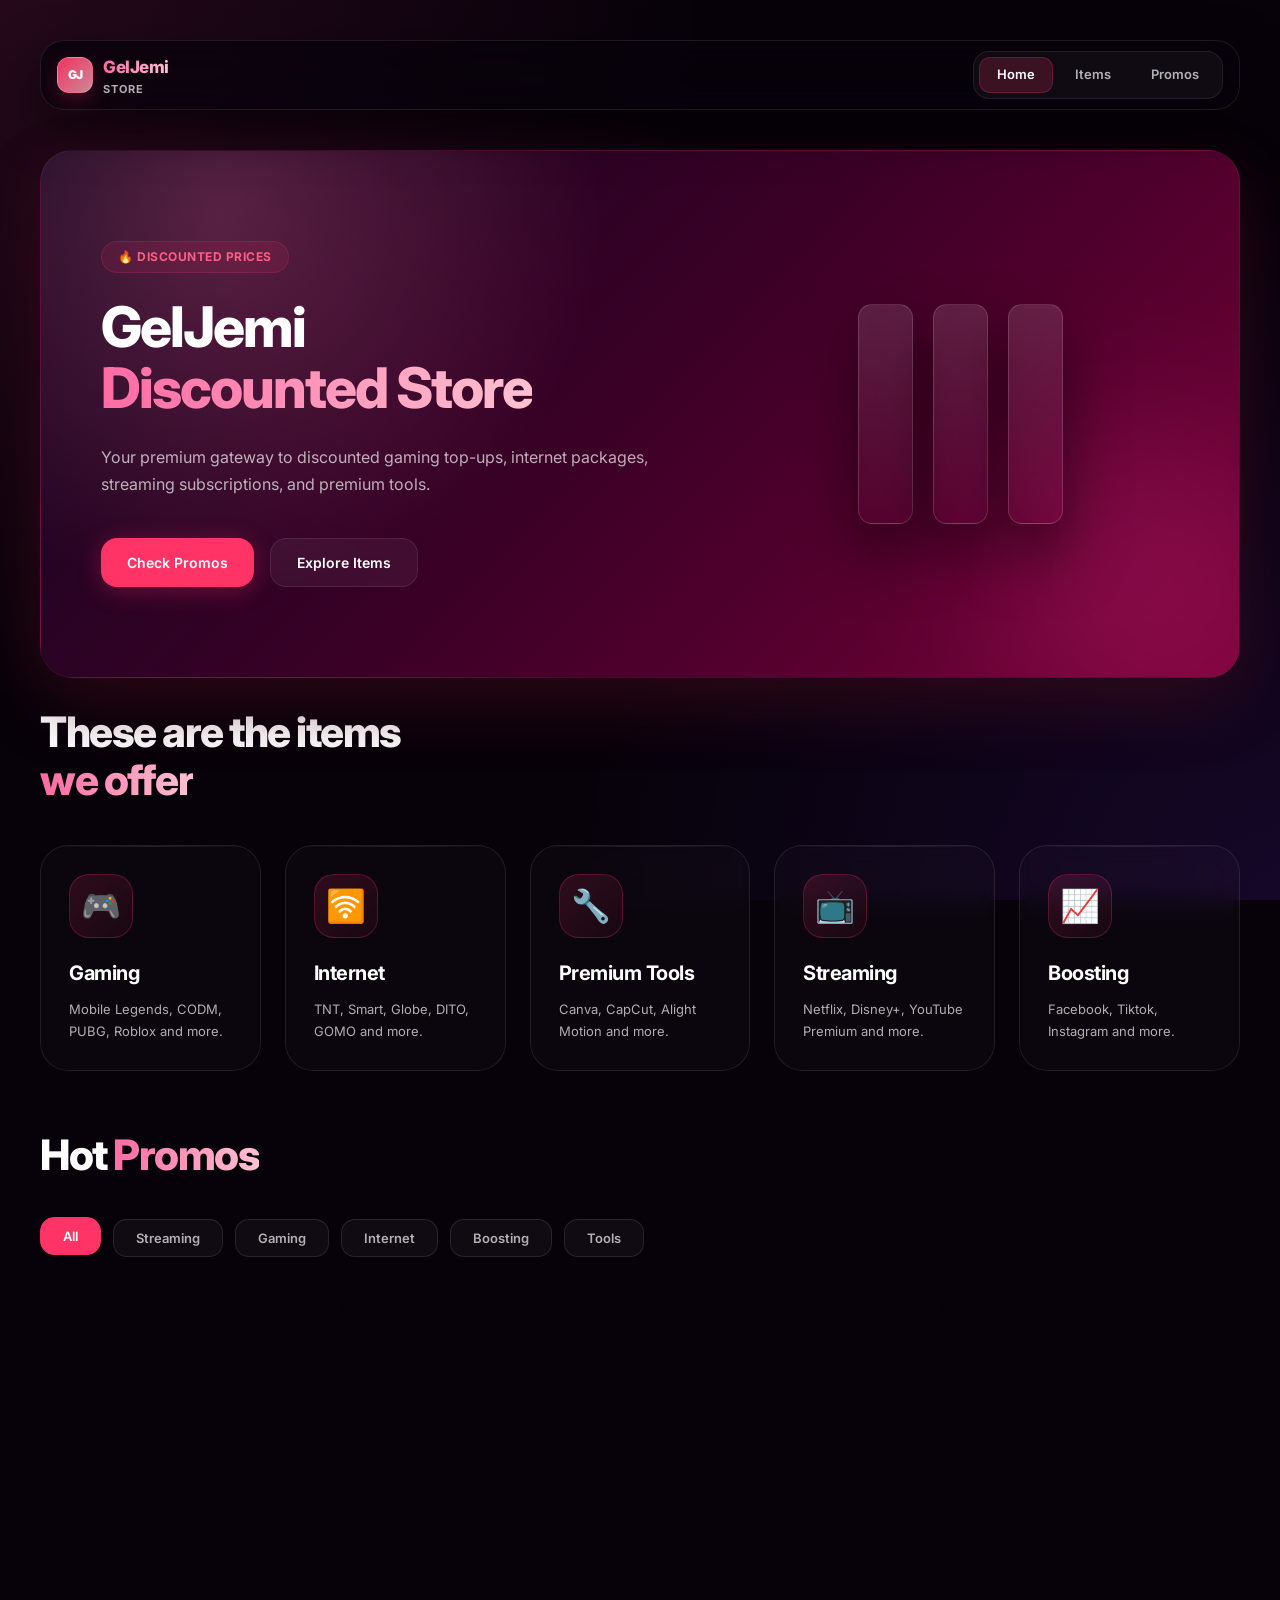
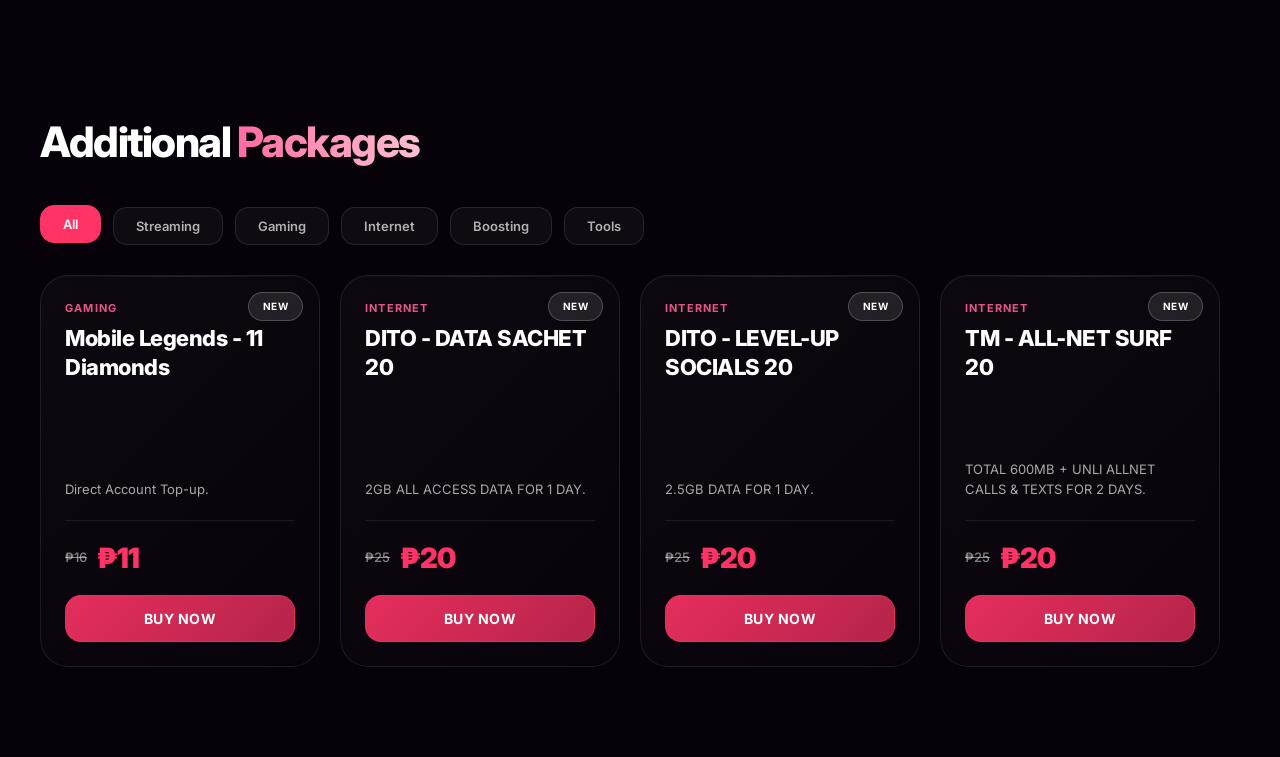
==== commit 0da56ca5: "Add files via upload" ====
--- a/index.html
+++ b/index.html
@@ -71,6 +71,7 @@
           <button class="filter-btn" type="button" data-filter="GAMING">Gaming</button>
           <button class="filter-btn" type="button" data-filter="INTERNET">Internet</button>
           <button class="filter-btn" type="button" data-filter="BOOSTING">Boosting</button>
+          <button class="filter-btn" type="button" data-filter="TOOLS">Tools</button>
         </div>
 
         <div class="promo-swipe-wrapper">
@@ -89,6 +90,7 @@
           <button class="filter-btn" type="button" data-extra-filter="GAMING">Gaming</button>
           <button class="filter-btn" type="button" data-extra-filter="INTERNET">Internet</button>
           <button class="filter-btn" type="button" data-extra-filter="BOOSTING">Boosting</button>
+          <button class="filter-btn" type="button" data-extra-filter="TOOLS">Tools</button>
         </div>
 
         <div class="promo-swipe-wrapper">
--- a/index.css
+++ b/index.css
@@ -482,10 +482,15 @@
 }
 
 .promos-grid {
-  display: grid;
-  grid-template-columns: repeat(auto-fit, minmax(300px, 1fr));
+  display: flex;
+  flex-direction: row;
+  flex-wrap: nowrap;
   gap: clamp(14px, 3vw, 20px);
-  width: 100%;
+  width: max-content;
+}
+
+.promo-card.promo-hidden {
+  display: none;
 }
 
 .promo-card {
@@ -501,6 +506,9 @@
   transition: var(--transition-smooth);
   backdrop-filter: blur(10px);
   overflow: hidden;
+  flex: 0 0 280px;
+  min-width: 280px;
+  scroll-snap-align: start;
 }
 
 .promo-card::before {
@@ -1060,10 +1068,6 @@
     grid-template-columns: repeat(2, minmax(0, 1fr));
   }
 
-  .promos-grid {
-    grid-template-columns: repeat(2, minmax(280px, 1fr));
-  }
-
   .section-header h2 {
     font-size: clamp(30px, 6vw, 38px);
   }
@@ -1174,10 +1178,6 @@
 
   .cards-grid {
     grid-template-columns: repeat(2, minmax(0, 1fr));
-  }
-
-  .promos-grid {
-    grid-template-columns: 1fr;
   }
 
   .card {
@@ -1350,10 +1350,6 @@
   .hero-visual {
     display: flex !important;
   }
-
-  .promos-grid {
-    grid-template-columns: repeat(2, minmax(300px, 1fr));
-  }
 }
 
 
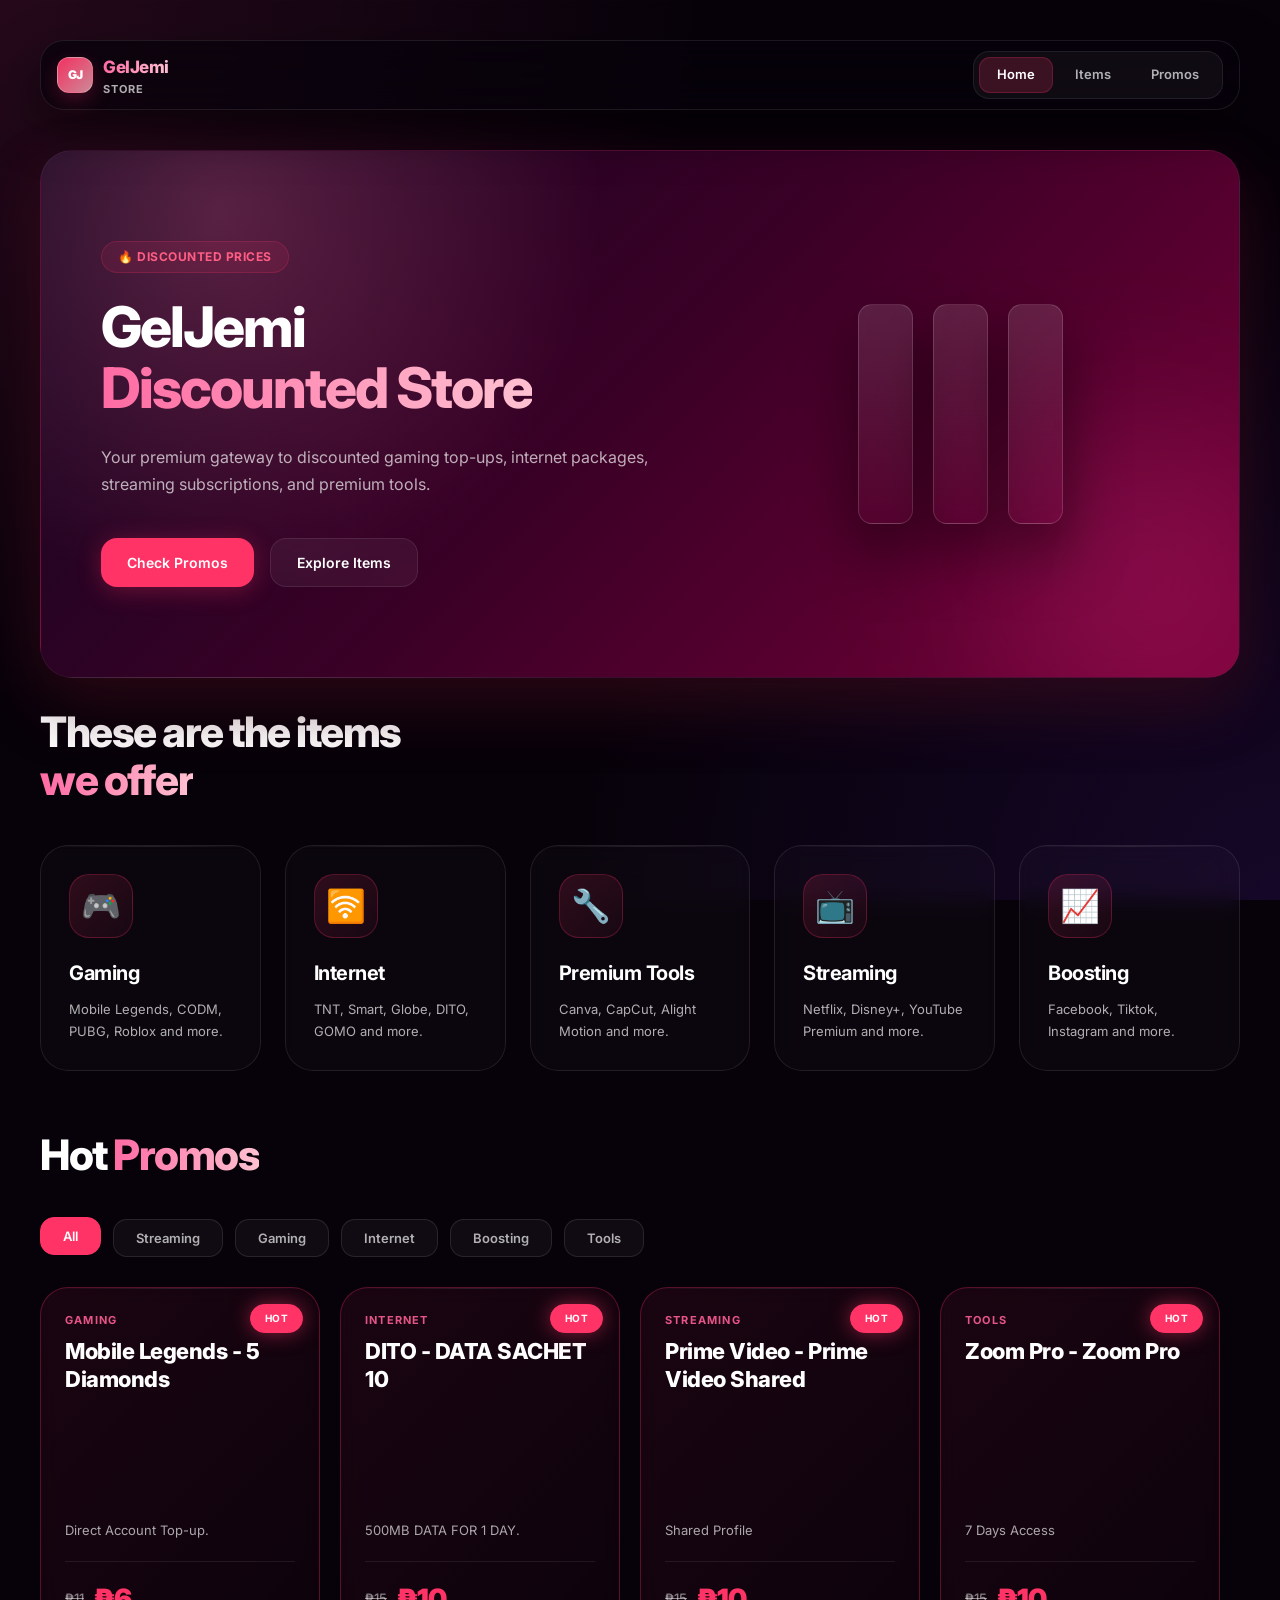
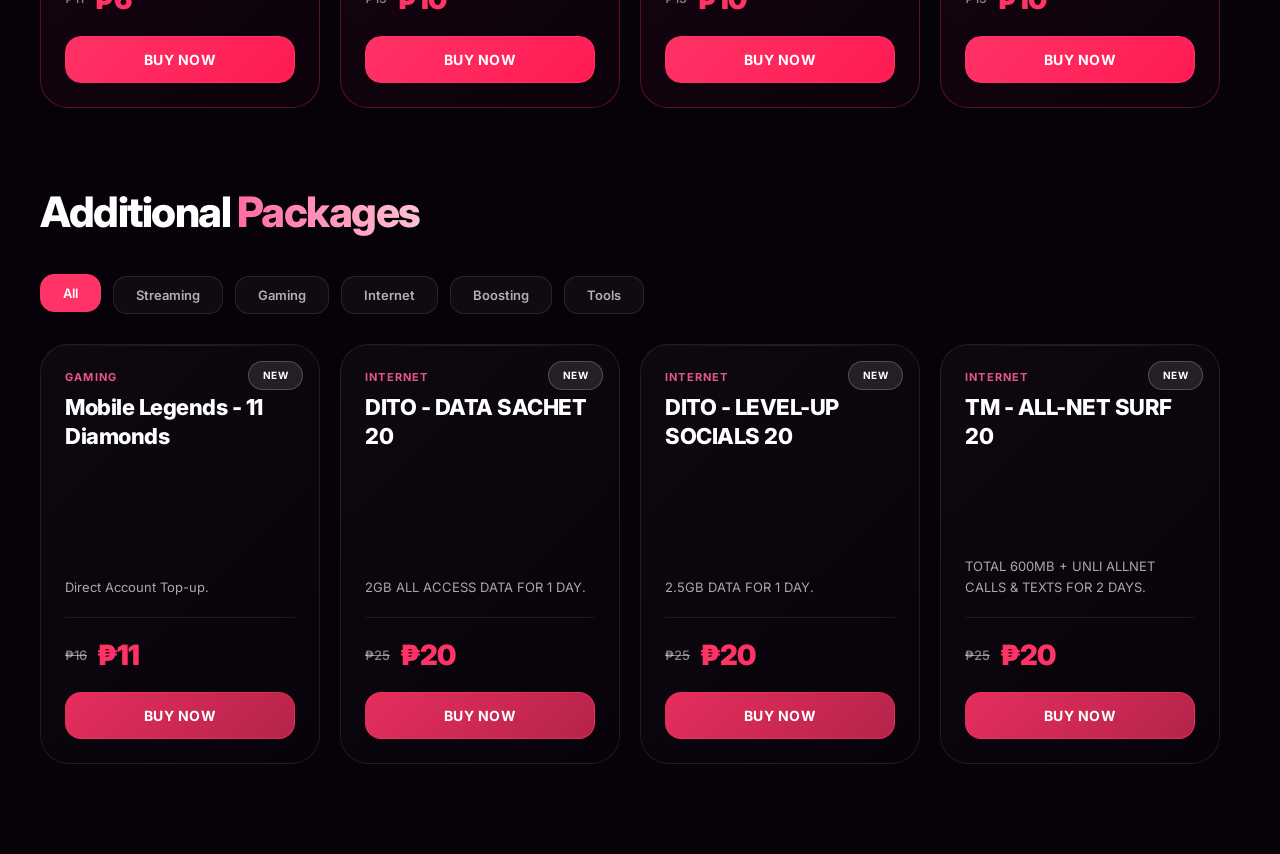
==== commit c09b5935: "Add files via upload" ====
--- a/index.html
+++ b/index.html
@@ -12,6 +12,19 @@
   <link rel="stylesheet" href="index.css">
 </head>
 <body>
+
+
+<!-- Loading Screen -->
+<div id="pageLoader" class="page-loader" aria-hidden="true">
+  <div class="loader-inner">
+    <div class="loader-logo-mark">GJ</div>
+    <div class="loader-logo-name">GelJemi</div>
+    <div class="loader-bar-wrap">
+      <div class="loader-bar"></div>
+    </div>
+    <p class="loader-label">Loading store...</p>
+  </div>
+</div>
 
 <div class="container">
 
--- a/index.css
+++ b/index.css
@@ -18,6 +18,132 @@
   --transition-fast: all 0.2s ease;
 }
 
+
+/* =========================================================================
+   PAGE LOADER
+   ========================================================================= */
+
+.page-loader {
+  position: fixed;
+  inset: 0;
+  z-index: 9999;
+  background: #07020a;
+  display: flex;
+  align-items: center;
+  justify-content: center;
+  flex-direction: column;
+  transition: opacity 0.5s ease, visibility 0.5s ease;
+}
+
+.page-loader.loader-hidden {
+  opacity: 0;
+  visibility: hidden;
+  pointer-events: none;
+}
+
+.loader-inner {
+  display: flex;
+  flex-direction: column;
+  align-items: center;
+  gap: 14px;
+}
+
+.loader-logo-mark {
+  width: 52px;
+  height: 52px;
+  border-radius: 16px;
+  background: linear-gradient(135deg, rgba(255, 51, 102, 0.95), rgba(255, 171, 186, 0.8));
+  border: 1px solid rgba(255, 255, 255, 0.22);
+  box-shadow: 0 8px 28px rgba(255, 51, 102, 0.4);
+  display: flex;
+  align-items: center;
+  justify-content: center;
+  font-size: 18px;
+  font-weight: 900;
+  color: white;
+  letter-spacing: -0.5px;
+  animation: loaderPulse 1.6s ease-in-out infinite;
+}
+
+@keyframes loaderPulse {
+  0%, 100% { transform: scale(1);   box-shadow: 0 8px 28px rgba(255, 51, 102, 0.4); }
+  50%       { transform: scale(1.08); box-shadow: 0 12px 40px rgba(255, 51, 102, 0.7); }
+}
+
+.loader-logo-name {
+  font-size: 22px;
+  font-weight: 800;
+  letter-spacing: -0.5px;
+  background: linear-gradient(90deg, #ff6ba3 0%, #ffc1d1 100%);
+  -webkit-background-clip: text;
+  -webkit-text-fill-color: transparent;
+  background-clip: text;
+}
+
+.loader-bar-wrap {
+  width: 160px;
+  height: 3px;
+  background: rgba(255, 255, 255, 0.08);
+  border-radius: 99px;
+  overflow: hidden;
+  margin-top: 6px;
+}
+
+.loader-bar {
+  height: 100%;
+  width: 0%;
+  background: linear-gradient(90deg, #ff3366, #ff9ab5);
+  border-radius: 99px;
+  transition: width 0.3s ease;
+}
+
+.loader-label {
+  font-size: 12px;
+  color: rgba(255, 255, 255, 0.4);
+  font-weight: 600;
+  letter-spacing: 0.5px;
+  text-transform: uppercase;
+}
+
+/* =========================================================================
+   PAGE & VIEW TRANSITIONS
+   ========================================================================= */
+
+/* Container fades in after loader hides */
+.container {
+  opacity: 0;
+  transition: opacity 0.45s ease;
+}
+.container.content-ready {
+  opacity: 1;
+}
+
+/* Smooth view transitions (home ↔ category ↔ variants) */
+#home-view,
+#category-view {
+  animation: none;
+}
+
+.view-enter {
+  animation: viewFadeIn 0.3s ease forwards;
+}
+
+@keyframes viewFadeIn {
+  from { opacity: 0; transform: translateY(10px); }
+  to   { opacity: 1; transform: translateY(0); }
+}
+
+/* Smooth card grid population */
+.cards-grid,
+.promos-grid {
+  opacity: 1;
+  transition: opacity 0.2s ease;
+}
+.grid-loading {
+  opacity: 0;
+}
+
+
 * {
   box-sizing: border-box;
   margin: 0;
@@ -489,7 +615,8 @@
   width: max-content;
 }
 
-.promo-card.promo-hidden {
+.promo-card.promo-hidden,
+.premium-variant-card.promo-hidden {
   display: none;
 }
 
@@ -663,11 +790,12 @@
   flex-direction: column;
   justify-content: center;
   align-items: center;
+  gap: 4px;
 }
 
 .stay-tuned-placeholder .card h3 {
   font-size: 22px;
-  margin-bottom: 12px;
+  margin-bottom: 8px;
   color: var(--text-primary);
 }
 
@@ -675,6 +803,30 @@
   color: var(--text-muted);
   font-size: 14px;
   line-height: 1.6;
+  margin-bottom: 20px;
+}
+
+.inquire-btn {
+  width: 100%;
+  max-width: 260px;
+  padding: 14px;
+  background: linear-gradient(135deg, rgba(255, 51, 102, 0.9), rgba(255, 51, 102, 0.7));
+  border: 1px solid rgba(255, 51, 102, 0.5);
+  color: white;
+  border-radius: 16px;
+  font-size: 14px;
+  font-weight: 700;
+  cursor: pointer;
+  transition: var(--transition-fast);
+  text-transform: uppercase;
+  letter-spacing: 0.5px;
+}
+
+.inquire-btn:hover {
+  background: linear-gradient(135deg, var(--accent-red), var(--accent-hover));
+  border-color: var(--accent-red);
+  transform: translateY(-2px);
+  box-shadow: 0 8px 24px rgba(255, 51, 102, 0.4);
 }
 
 /* =========================================================================
@@ -871,6 +1023,78 @@
 }
 
 /* =========================================================================
+   BOOSTING QUANTITY INPUT
+   ========================================================================= */
+
+.boost-qty-row {
+  display: flex;
+  flex-direction: column;
+  gap: 8px;
+}
+
+.boost-qty-label {
+  font-size: 12px;
+  font-weight: 700;
+  letter-spacing: 0.5px;
+  text-transform: uppercase;
+  color: rgba(255, 255, 255, 0.55);
+}
+
+.boost-qty-input-wrap {
+  display: flex;
+  align-items: stretch;
+  border: 1px solid rgba(255, 255, 255, 0.1);
+  background: rgba(255, 255, 255, 0.05);
+  border-radius: 14px;
+  overflow: hidden;
+  transition: var(--transition-fast);
+}
+
+.boost-qty-input-wrap:focus-within {
+  border-color: var(--accent-red);
+  background: rgba(255, 255, 255, 0.08);
+}
+
+.qty-step-btn {
+  flex: 0 0 44px;
+  border: none;
+  background: transparent;
+  color: white;
+  font-size: 20px;
+  font-weight: 700;
+  cursor: pointer;
+  transition: var(--transition-fast);
+}
+
+.qty-step-btn:hover {
+  background: rgba(255, 51, 102, 0.25);
+}
+
+.boost-qty-input {
+  flex: 1;
+  min-width: 0;
+  border: none;
+  background: transparent;
+  color: white;
+  font-size: 16px;
+  font-weight: 700;
+  text-align: center;
+  outline: none;
+  -moz-appearance: textfield;
+}
+
+.boost-qty-input::-webkit-outer-spin-button,
+.boost-qty-input::-webkit-inner-spin-button {
+  -webkit-appearance: none;
+  margin: 0;
+}
+
+.boost-qty-hint {
+  font-size: 12px;
+  color: rgba(255, 255, 255, 0.4);
+}
+
+/* =========================================================================
    MODAL
    ========================================================================= */
 
